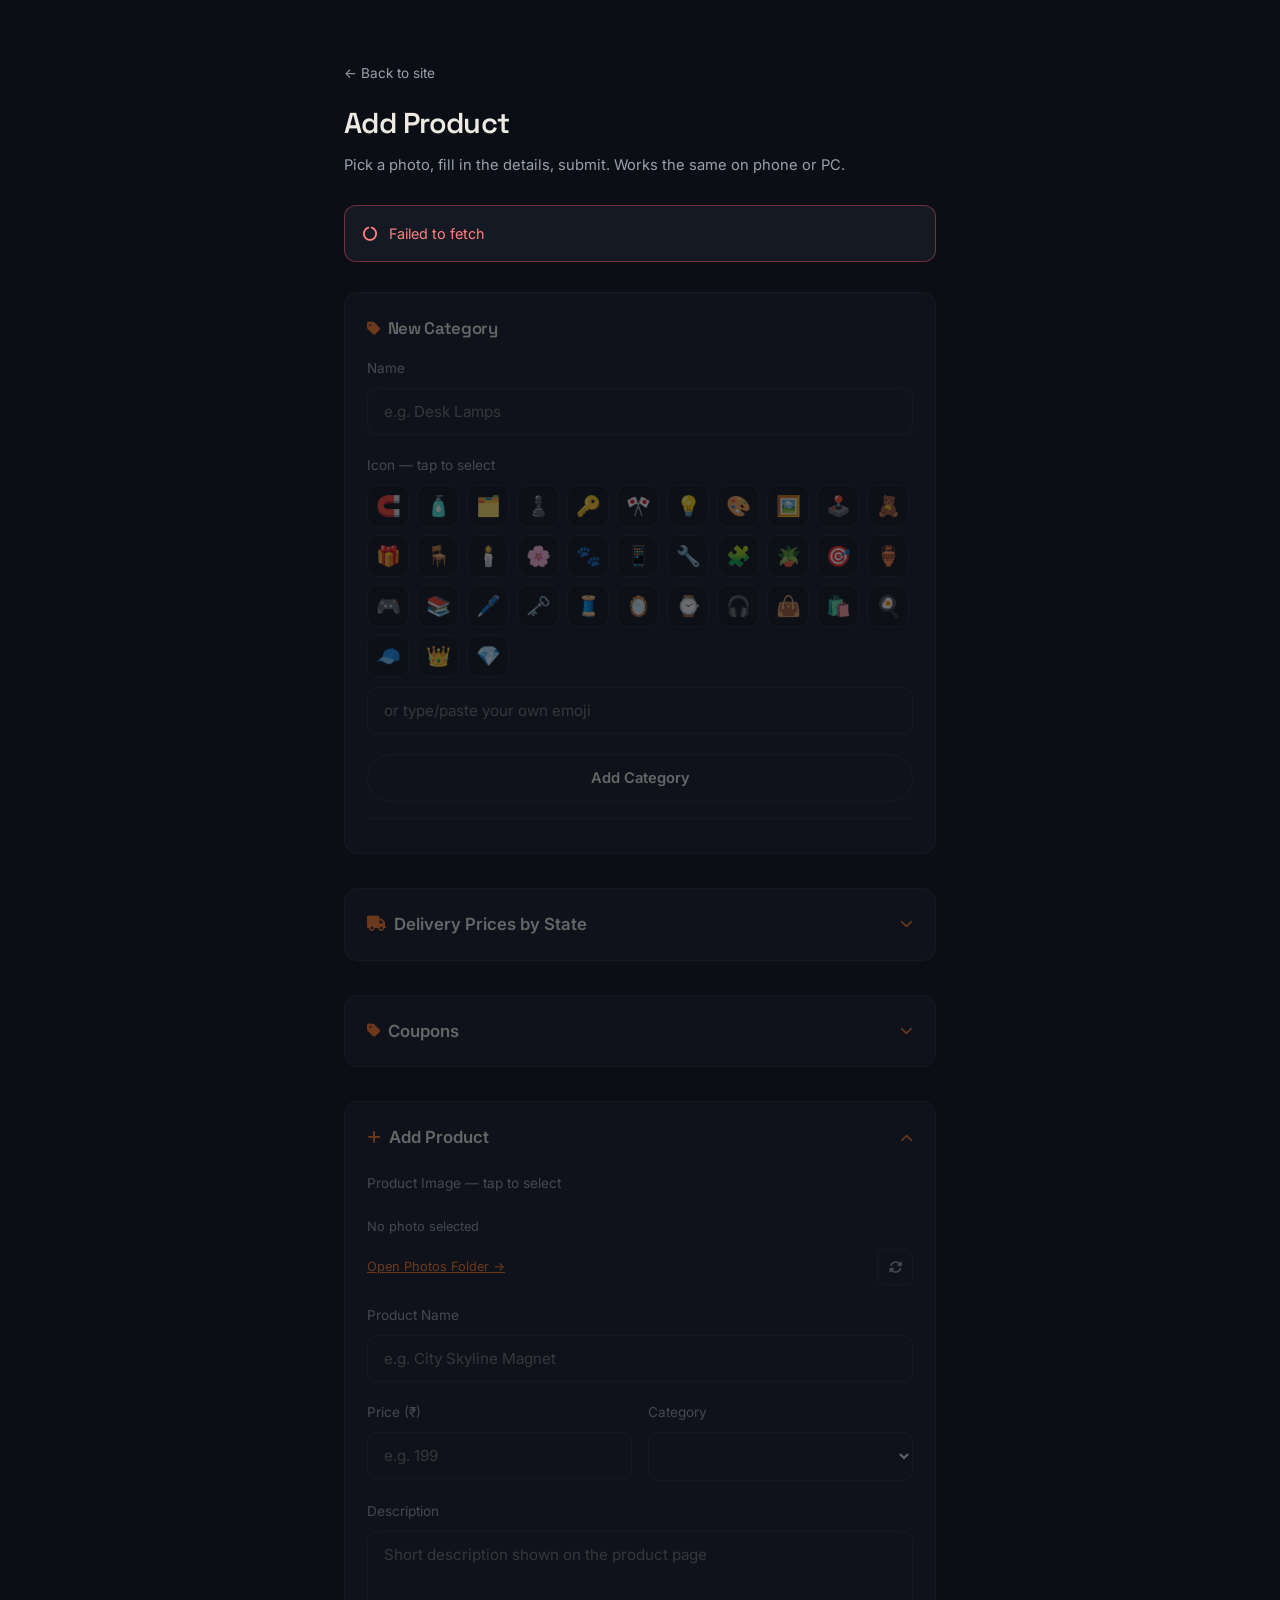
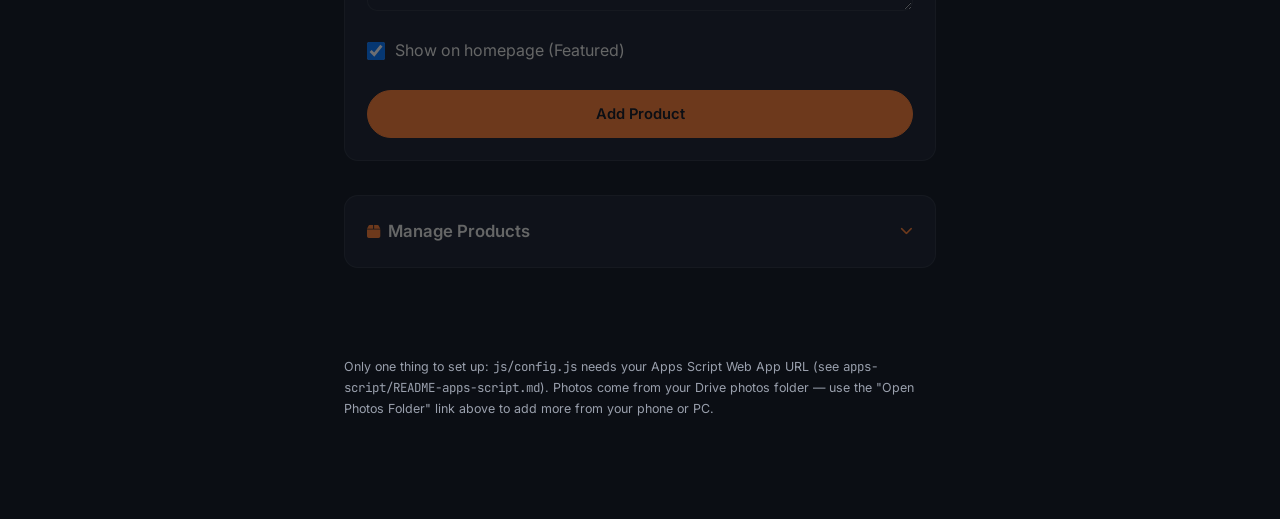
==== admin.html @ 1519300a "Update admin.html" ====
<!DOCTYPE html>
<html lang="en">
<head>
<meta charset="UTF-8">
<meta name="viewport" content="width=device-width, initial-scale=1.0">
<title>Admin — Add Product | ChillScenes3D</title>
<link rel="preconnect" href="https://fonts.googleapis.com">
<link href="https://fonts.googleapis.com/css2?family=Space+Grotesk:wght@500;600;700&family=Inter:wght@400;500;600&family=JetBrains+Mono:wght@400;600&display=swap" rel="stylesheet">
<link rel="stylesheet" href="https://cdnjs.cloudflare.com/ajax/libs/font-awesome/6.7.1/css/all.min.css">
<link rel="stylesheet" href="css/style.css">
<style>
  body{max-width:640px; margin:0 auto; padding:60px 24px 100px;}
  .admin-head{margin-bottom:28px;}
  .admin-head h1{font-size:1.8rem; margin-bottom:8px;}
  .admin-head p{color:var(--gray); font-size:.92rem;}
  .status-bar{
    display:flex; align-items:center; gap:12px; padding:16px 18px; border-radius:12px;
    background:var(--card); border:1px solid var(--border); margin-bottom:30px; font-size:.9rem;
  }
  .status-bar.ok{border-color:rgba(33,199,168,.4); color:var(--teal);}
  .status-bar.err{border-color:rgba(255,90,90,.4); color:#ff8080;}
  .field{margin-bottom:20px;}
  .field label{display:block; font-size:.85rem; color:var(--gray); margin-bottom:8px;}
  .field input[type=text], .field input[type=number], .field select, .field textarea{
    width:100%; padding:13px 16px; border-radius:10px; background:var(--card);
    border:1px solid var(--border); color:var(--cream); font-family:inherit; font-size:.95rem;
  }
  .field textarea{resize:vertical; min-height:80px;}
  .row2{display:grid; grid-template-columns:1fr 1fr; gap:16px;}
  .row3{display:grid; grid-template-columns:2fr 1fr 1fr; gap:12px;}
  .checkbox-row{display:flex; align-items:center; gap:10px; margin-bottom:26px;}
  .checkbox-row input{width:18px; height:18px;}
  fieldset{border:none; padding:0; margin:0; opacity:.4; pointer-events:none; transition:.3s;}
  fieldset.enabled{opacity:1; pointer-events:auto;}
  .log{margin-top:30px; display:flex; flex-direction:column; gap:8px;}
  .log-item{
    font-size:.85rem; padding:10px 14px; border-radius:10px; background:var(--card);
    border:1px solid var(--border); display:flex; justify-content:space-between; gap:10px;
  }
  .log-item.success{border-color:rgba(33,199,168,.35);}
  .img-grid{
    display:grid; grid-template-columns:repeat(auto-fill, minmax(84px,1fr)); gap:10px; margin-top:12px;
  }
  .img-grid button{
    padding:0; border-radius:10px; overflow:hidden; border:2px solid var(--border); background:var(--card);
    aspect-ratio:1/1; cursor:pointer; position:relative;
  }
  .img-grid button img{width:100%; height:100%; object-fit:cover; display:block;}
  .img-grid button.selected{border-color:var(--orange);}
  .img-grid button.selected::after{
    content:"✓"; position:absolute; top:4px; right:4px; width:20px; height:20px; border-radius:50%;
    background:var(--orange); color:#0b0e14; font-size:.7rem; font-weight:700;
    display:flex; align-items:center; justify-content:center;
  }
  .selected-name{font-size:.8rem; color:var(--gray); margin-top:10px;}
  .helper{font-size:.78rem; color:var(--gray); margin-top:24px; line-height:1.7;}
  .helper a{color:var(--orange);}
  .refresh-row{display:flex; justify-content:space-between; align-items:center; margin-top:12px;}
  .refresh-btn{
    width:36px; height:36px; border-radius:8px; background:var(--card); border:1px solid var(--border);
    color:var(--gray);
  }
  .refresh-btn:hover{color:var(--orange); border-color:var(--orange);}
  .panel{
    background:var(--card); border:1px solid var(--border); border-radius:14px; padding:22px;
    margin-bottom:34px;
  }
  .panel h2{font-size:1.05rem; margin-bottom:16px; display:flex; align-items:center; gap:8px;}
  .panel h2 i{color:var(--orange); font-size:.95rem;}
  .section-label{font-size:.75rem; text-transform:uppercase; letter-spacing:.1em; color:var(--gray); margin:38px 0 16px;}
  .manage-cat-group{margin-bottom:36px;}
  .manage-cat-title{font-size:1rem; margin-bottom:14px; display:flex; align-items:center; gap:10px;}
  .manage-cat-count{font-size:.75rem; color:var(--gray); font-weight:400; background:var(--card); padding:2px 10px; border-radius:999px;}
  .manage-row{display:flex; gap:14px; align-items:flex-start; padding:14px; background:var(--card); border:1px solid var(--border); border-radius:12px; margin-bottom:10px;}
  .manage-thumb{width:56px; height:56px; border-radius:8px; object-fit:cover; flex-shrink:0; background:var(--ink2);}
  .manage-fields{flex:1; min-width:0;}
  .manage-name{font-size:.9rem; margin-bottom:8px; font-weight:600;}
  .manage-row-inputs{display:flex; flex-direction:column; gap:8px;}
  .manage-price{width:120px; padding:8px 12px; border-radius:8px; background:var(--ink2); border:1px solid var(--border); color:var(--cream); font-family:'JetBrains Mono',monospace; font-size:.85rem;}
  .manage-desc{width:100%; padding:8px 12px; border-radius:8px; background:var(--ink2); border:1px solid var(--border); color:var(--cream); font-family:inherit; font-size:.82rem; resize:vertical;}
  .manage-save{flex-shrink:0; align-self:flex-start; white-space:nowrap;}
  .cat-list{margin-top:16px; border-top:1px solid var(--border); padding-top:12px;}
  .emoji-grid{display:flex; flex-wrap:wrap; gap:8px;}
  .emoji-grid button{
    width:42px; height:42px; border-radius:10px; background:var(--ink2); border:1px solid var(--border);
    font-size:1.25rem; display:flex; align-items:center; justify-content:center; transition:.15s;
  }
  .emoji-grid button:hover{border-color:rgba(255,122,41,.4);}
  .emoji-grid button.selected{border-color:var(--orange); background:rgba(255,122,41,.14);}
  .cat-row{display:flex; justify-content:space-between; align-items:center; padding:8px 0; border-bottom:1px solid var(--border); font-size:.88rem;}
  .cat-row:last-child{border-bottom:none;}
  .cat-remove{background:none; border:none; color:var(--gray); padding:6px; font-size:.9rem;}
  .cat-remove:hover{color:#ff8080;}
  details.panel{padding:0; overflow:hidden;}
  details.panel summary{
    cursor:pointer; padding:22px; font-size:1.05rem; font-weight:600; list-style:none;
    display:flex; align-items:center; gap:8px; color:var(--cream);
  }
  details.panel summary::-webkit-details-marker{display:none;}
  details.panel summary i.chev{color:var(--orange); font-size:.8rem; transition:.2s; margin-left:auto;}
  details.panel[open] summary i.chev{transform:rotate(180deg);}
  details.panel summary i.icon{color:var(--orange); font-size:.95rem;}
  .details-body{padding:0 22px 22px;}
  .delivery-row{display:flex; align-items:center; gap:10px; padding:9px 0; border-bottom:1px solid var(--border);}
  .delivery-row:last-child{border-bottom:none;}
  .delivery-state{flex:1; font-size:.87rem;}
  .delivery-row input{
    width:90px; padding:8px 10px; border-radius:8px; background:var(--ink2);
    border:1px solid var(--border); color:var(--cream); font-family:'JetBrains Mono',monospace; font-size:.85rem;
  }
  .delivery-row button{padding:8px 14px; font-size:.78rem;}

  /* Category list controls */
  .cat-row{display:flex; justify-content:space-between; align-items:center; padding:8px 0; border-bottom:1px solid var(--border); gap:10px;}
  .cat-row:last-child{border-bottom:none;}
  .cat-row-label{flex:1; font-size:.88rem;}
  .cat-row-actions{display:flex; align-items:center; gap:4px;}
  .cat-row-actions button{
    width:30px; height:30px; border-radius:8px; background:none; border:none; color:var(--gray); font-size:.85rem;
  }
  .cat-row-actions button:hover{color:var(--orange); background:rgba(255,122,41,.1);}
  .cat-row-actions .cat-remove:hover{color:#ff8080; background:rgba(255,90,90,.1);}
  .rename-name-input, .rename-icon-input{
    padding:8px 10px; border-radius:8px; background:var(--ink2); border:1px solid var(--border); color:var(--cream); font-size:.85rem;
  }

  /* Manage Products */
  .manage-cat-group{border-bottom:1px solid var(--border); padding-bottom:4px; margin-bottom:4px;}
  .manage-cat-group summary{
    cursor:pointer; padding:14px 4px; font-size:.92rem; font-weight:600; list-style:none; display:flex; align-items:center; gap:8px;
  }
  .manage-cat-group summary::-webkit-details-marker{display:none;}
  .manage-cat-group summary i.chev{color:var(--orange); font-size:.75rem; transition:.2s; margin-left:auto;}
  .manage-cat-group[open] summary i.chev{transform:rotate(180deg);}
  .manage-cat-count{font-size:.72rem; color:var(--gray); font-weight:400; background:var(--card); padding:2px 10px; border-radius:999px;}
  .manage-row{display:flex; gap:14px; align-items:flex-start; padding:14px; background:var(--card); border:1px solid var(--border); border-radius:12px; margin-bottom:10px;}
  .manage-thumb{width:56px; height:56px; border-radius:8px; object-fit:cover; flex-shrink:0; background:var(--ink2);}
  .manage-fields{flex:1; min-width:0;}
  .manage-name{font-size:.9rem; margin-bottom:8px; font-weight:600;}
  .manage-row-inputs{display:flex; flex-direction:column; gap:8px;}
  .manage-price{width:120px; padding:8px 12px; border-radius:8px; background:var(--ink2); border:1px solid var(--border); color:var(--cream); font-family:'JetBrains Mono',monospace; font-size:.85rem;}
  .manage-desc{width:100%; padding:8px 12px; border-radius:8px; background:var(--ink2); border:1px solid var(--border); color:var(--cream); font-family:inherit; font-size:.82rem; resize:vertical;}
  .manage-row-actions{display:flex; flex-direction:column; gap:8px; align-items:stretch; flex-shrink:0;}
  .manage-row-actions button{white-space:nowrap; font-size:.78rem;}
  .cat-picker-btn{align-self:flex-start;}
  .visible-toggle{
    padding:9px 14px; border-radius:999px; border:1px solid var(--border); background:var(--ink2); color:var(--cream); font-size:.78rem;
  }
  .visible-toggle.is-hidden{border-color:rgba(255,90,90,.35); color:#ff8080;}
  .toggle-switch{
    position:relative; display:inline-block; width:42px; height:24px; flex-shrink:0; cursor:pointer;
  }
  .toggle-switch input{opacity:0; width:0; height:0; position:absolute;}
  .toggle-slider{
    position:absolute; inset:0; background:var(--ink2); border:1px solid var(--border); border-radius:999px; transition:.2s;
  }
  .toggle-slider::before{
    content:""; position:absolute; width:16px; height:16px; left:3px; top:2px; background:var(--gray);
    border-radius:50%; transition:.2s;
  }
  .toggle-switch input:checked + .toggle-slider{background:rgba(33,199,168,.15); border-color:rgba(33,199,168,.4);}
  .toggle-switch input:checked + .toggle-slider::before{transform:translateX(18px); background:var(--teal);}
  .toggle-row{display:flex; align-items:center; gap:10px;}
  .toggle-row-label{font-size:.78rem; color:var(--gray);}

  /* Category picker popup (shared, positioned per click) */
  .cat-picker-popup{
    position:fixed; display:none; background:var(--ink2); border:1px solid var(--border); border-radius:10px;
    padding:10px; z-index:9999; min-width:210px; max-height:260px; overflow-y:auto; box-shadow:0 20px 50px rgba(0,0,0,.5);
  }
  .cat-picker-popup.open{display:block;}
  .cat-picker-item{display:flex; align-items:center; gap:8px; padding:7px 4px; font-size:.85rem; cursor:pointer;}
  .cat-picker-item input{width:16px; height:16px;}
</style>
</head>
<body>

<div class="admin-head">
  <a href="index.html" style="color:var(--gray); font-size:.85rem;">← Back to site</a>
  <h1 style="margin-top:14px;">Add Product</h1>
  <p>Pick a photo, fill in the details, submit. Works the same on phone or PC.</p>
</div>

<div class="status-bar" id="statusBar">
  <i class="fa-solid fa-circle-notch fa-spin"></i>
  <span id="statusText">Loading…</span>
</div>

<fieldset id="formArea">

  <div class="panel">
    <h2><i class="fa-solid fa-tag"></i> New Category</h2>
    <div class="field">
      <label>Name</label>
      <input type="text" id="catName" placeholder="e.g. Desk Lamps">
    </div>
    <div class="field">
      <label>Icon — tap to select</label>
      <div class="emoji-grid" id="emojiGrid"></div>
      <input type="text" id="catIcon" placeholder="or type/paste your own emoji" style="margin-top:10px;" maxlength="4">
    </div>
    <button class="btn btn-outline btn-block" id="addCategoryBtn" type="button">Add Category</button>
    <div class="cat-list" id="catList"></div>
  </div>

  <details class="panel">
    <summary><i class="fa-solid fa-truck icon"></i> Delivery Prices by State <i class="fa-solid fa-chevron-down chev"></i></summary>
    <div class="details-body">
      <p style="color:var(--gray); font-size:.82rem; margin-bottom:14px;">
        Set the courier price for each state. A pincode the customer enters gets matched to its
        state automatically at checkout. Leave a state blank to use the default (₹79).
      </p>
      <div id="deliveryList"></div>
    </div>
  </details>

  <details class="panel">
    <summary><i class="fa-solid fa-tag icon"></i> Coupons <i class="fa-solid fa-chevron-down chev"></i></summary>
    <div class="details-body">
      <div class="row3">
        <div class="field" style="margin-bottom:0;">
          <label>Code</label>
          <input type="text" id="couponCodeInput" placeholder="e.g. WELCOME10" style="text-transform:uppercase;">
        </div>
        <div class="field" style="margin-bottom:0;">
          <label>Discount %</label>
          <input type="number" id="couponDiscountInput" placeholder="10" min="1" max="100">
        </div>
        <div class="field" style="margin-bottom:0; display:flex; align-items:flex-end;">
          <button class="btn btn-outline btn-block" id="addCouponBtn" type="button">Add Coupon</button>
        </div>
      </div>
      <div id="couponsList" style="margin-top:16px;"></div>
    </div>
  </details>

  <details class="panel" open>
    <summary><i class="fa-solid fa-plus icon"></i> Add Product <i class="fa-solid fa-chevron-down chev"></i></summary>
    <div class="details-body">
      <div class="field">
        <label>Product Image — tap to select</label>
        <div class="img-grid" id="imgGrid"></div>
        <div class="selected-name" id="selectedName">No photo selected</div>
        <div class="refresh-row">
          <a href="#" id="folderLink" target="_blank" style="font-size:.8rem; color:var(--orange); text-decoration:underline;">Open Photos Folder →</a>
          <button type="button" class="refresh-btn" id="refreshImages" title="Refresh photo list">
            <i class="fa-solid fa-rotate"></i>
          </button>
        </div>
      </div>

      <div class="field">
        <label>Product Name</label>
        <input type="text" id="pName" placeholder="e.g. City Skyline Magnet">
      </div>

      <div class="row2">
        <div class="field">
          <label>Price (₹)</label>
          <input type="number" id="pPrice" placeholder="e.g. 199" min="0">
        </div>
        <div class="field">
          <label>Category</label>
          <select id="pCategory"></select>
        </div>
      </div>

      <div class="field">
        <label>Description</label>
        <textarea id="pDesc" placeholder="Short description shown on the product page"></textarea>
      </div>

      <div class="checkbox-row">
        <input type="checkbox" id="pFeatured" checked>
        <label for="pFeatured" style="margin:0;">Show on homepage (Featured)</label>
      </div>

      <button class="btn btn-block" id="submitBtn">Add Product</button>
    </div>
  </details>

  <details class="panel" style="margin-top:26px;">
    <summary><i class="fa-solid fa-box icon"></i> Manage Products <i class="fa-solid fa-chevron-down chev"></i></summary>
    <div class="details-body" id="manageProducts"></div>
  </details>
</fieldset>

<div class="log" id="log"></div>
<div id="categoryPickerPopup" class="cat-picker-popup"></div>

<p class="helper">
  Only one thing to set up: <code class="mono">js/config.js</code> needs your Apps Script Web App
  URL (see <code class="mono">apps-script/README-apps-script.md</code>). Photos come from your
  Drive photos folder — use the "Open Photos Folder" link above to add more from your phone or PC.
</p>

<script src="js/config.js"></script>
<script src="js/products.js"></script>
<script>
const statusBar = document.getElementById("statusBar");
const statusText = document.getElementById("statusText");
const formArea = document.getElementById("formArea");
const log = document.getElementById("log");
const catSelect = document.getElementById("pCategory");
const imgGrid = document.getElementById("imgGrid");
const selectedName = document.getElementById("selectedName");
let selectedImageId = "";
let selectedImageName = "";

function refreshCategoryDropdown() {
  catSelect.innerHTML = CATEGORIES.map(c => `<option value="${c.slug}">${c.icon} ${c.name}</option>`).join("");
}
refreshCategoryDropdown();

/* ---------- EMOJI PICKER ---------- */
const EMOJI_OPTIONS = [
  "🧲","🧴","🗂️","♟️","🔑","🎌","💡","🎨","🖼️","🕹️","🧸","🎁",
  "🪑","🕯️","🌸","🐾","📱","🔧","🧩","🪴","🎯","🏺","🎮","📚",
  "🖊️","🗝️","🧵","🪞","⌚","🎧","👜","🛍️","🍳","🧢","👑","💎"
];
const emojiGrid = document.getElementById("emojiGrid");
const catIconInput = document.getElementById("catIcon");
emojiGrid.innerHTML = EMOJI_OPTIONS.map(e => `<button type="button" data-emoji="${e}">${e}</button>`).join("");
emojiGrid.querySelectorAll("button").forEach(btn => {
  btn.addEventListener("click", () => {
    emojiGrid.querySelectorAll("button").forEach(b => b.classList.remove("selected"));
    btn.classList.add("selected");
    catIconInput.value = btn.dataset.emoji;
  });
});
catIconInput.addEventListener("input", () => {
  emojiGrid.querySelectorAll("button").forEach(b => b.classList.toggle("selected", b.dataset.emoji === catIconInput.value.trim()));
});

function renderCategoryList() {
  const el = document.getElementById("catList");
  el.innerHTML = CATEGORIES.filter(c => c.slug !== "no-category").map(c => `
    <div class="cat-row" data-slug="${c.slug}">
      <span class="cat-row-label">${c.icon} ${c.name}</span>
      <div class="cat-row-actions">
        <label class="toggle-switch" title="${c.visible === false ? "Hidden from site" : "Visible on site"}">
          <input type="checkbox" class="cat-visible-toggle" data-slug="${c.slug}" ${c.visible === false ? "" : "checked"}>
          <span class="toggle-slider"></span>
        </label>
        <button type="button" class="cat-rename" data-slug="${c.slug}" title="Rename"><i class="fa-solid fa-pen"></i></button>
        <button type="button" class="cat-remove" data-slug="${c.slug}" title="Remove"><i class="fa-solid fa-trash"></i></button>
      </div>
    </div>`).join("");

  el.querySelectorAll(".cat-remove").forEach(btn => {
    btn.addEventListener("click", async () => {
      const slug = btn.dataset.slug;
      if (!confirm(`Remove category "${slug}"? Any products already using it will keep this value but it won't appear as a filter.`)) return;
      try {
        await postToScript({ action: "removeCategory", slug });
        const idx = CATEGORIES.findIndex(c => c.slug === slug);
        if (idx > -1) CATEGORIES.splice(idx, 1);
        refreshCategoryDropdown();
        renderCategoryList();
        renderManageProducts();
        setStatus("ok", "Category removed.");
      } catch (err) {
        setStatus("err", "Failed: " + err.message);
      }
    });
  });

  el.querySelectorAll(".cat-visible-toggle").forEach(cb => {
    cb.addEventListener("change", async () => {
      const slug = cb.dataset.slug;
      const c = CATEGORIES.find(x => x.slug === slug);
      if (!c) return;
      const newVal = cb.checked;
      cb.disabled = true;
      try {
        await postToScript({ action: "setCategoryVisible", slug, visible: newVal });
        c.visible = newVal;
        setStatus("ok", `"${c.name}" is now ${newVal ? "visible" : "hidden"} on the site.`);
      } catch (err) {
        cb.checked = !newVal; // revert on failure
        setStatus("err", "Failed: " + err.message);
      }
      cb.disabled = false;
    });
  });

  el.querySelectorAll(".cat-rename").forEach(btn => {
    btn.addEventListener("click", () => openCategoryRename(btn.dataset.slug));
  });
}

function openCategoryRename(slug) {
  const c = CATEGORIES.find(x => x.slug === slug);
  if (!c) return;
  const row = document.querySelector(`.cat-row[data-slug="${slug}"]`);
  if (!row) return;
  row.innerHTML = `
    <input type="text" class="rename-name-input" value="${c.name}" style="flex:1;">
    <input type="text" class="rename-icon-input" value="${c.icon}" maxlength="4" style="width:52px;">
    <button type="button" class="btn btn-outline btn-sm rename-save">Save</button>
    <button type="button" class="btn btn-sm rename-cancel" style="background:none; color:var(--gray);">Cancel</button>`;
  row.querySelector(".rename-cancel").addEventListener("click", renderCategoryList);
  row.querySelector(".rename-save").addEventListener("click", async () => {
    const newName = row.querySelector(".rename-name-input").value.trim();
    const newIcon = row.querySelector(".rename-icon-input").value.trim() || c.icon;
    if (!newName) { setStatus("err", "Name can't be empty."); return; }
    try {
      await postToScript({ action: "renameCategory", slug, name: newName, icon: newIcon });
      c.name = newName; c.icon = newIcon;
      refreshCategoryDropdown();
      renderCategoryList();
      renderManageProducts();
      setStatus("ok", `Category renamed to "${newName}".`);
    } catch (err) {
      setStatus("err", "Failed: " + err.message);
    }
  });
}

function renderDeliveryList() {
  const el = document.getElementById("deliveryList");
  el.innerHTML = ALL_STATES.map(state => {
    const val = DELIVERY_RATES[state] !== undefined ? DELIVERY_RATES[state] : "";
    const inputId = "dr-" + state.replace(/\s+/g, "-");
    return `
      <div class="delivery-row">
        <span class="delivery-state">${state}</span>
        <input type="number" min="0" placeholder="₹${DEFAULT_DELIVERY}" value="${val}" id="${inputId}">
        <button type="button" class="btn btn-outline btn-sm" data-state="${state}" data-input="${inputId}">Save</button>
      </div>`;
  }).join("");
  el.querySelectorAll("button[data-state]").forEach(btn => {
    btn.addEventListener("click", async () => {
      const state = btn.dataset.state;
      const input = document.getElementById(btn.dataset.input);
      const price = input.value.trim();
      if (!price) { setStatus("err", `Enter a price for ${state}.`); return; }
      try {
        await postToScript({ action: "setDeliveryRate", state, price: Number(price) });
        DELIVERY_RATES[state] = Number(price);
        setStatus("ok", `Delivery price for ${state} saved: ₹${price}.`);
      } catch (err) {
        setStatus("err", "Failed: " + err.message);
      }
    });
  });
}

/* ---------- COUPONS ---------- */
let COUPONS = [];
async function fetchCoupons() {
  const res = await fetch(`${APPSCRIPT_URL}?action=coupons`);
  const data = await res.json();
  COUPONS = data.coupons || [];
}
function renderCouponsList() {
  const el = document.getElementById("couponsList");
  if (!el) return;
  el.innerHTML = COUPONS.length ? COUPONS.map(c => `
    <div class="delivery-row">
      <span class="delivery-state">${c.code}</span>
      <span class="mono" style="color:var(--orange); margin-right:12px; font-size:.85rem;">${c.discount}% off</span>
      <button type="button" class="cat-remove coupon-remove" data-code="${c.code}" title="Remove">
        <i class="fa-solid fa-trash"></i>
      </button>
    </div>`).join("") : `<p style="color:var(--gray); font-size:.85rem;">No coupons yet.</p>`;

  el.querySelectorAll(".coupon-remove").forEach(btn => {
    btn.addEventListener("click", async () => {
      const code = btn.dataset.code;
      if (!confirm(`Remove coupon "${code}"?`)) return;
      try {
        await postToScript({ action: "removeCoupon", code });
        COUPONS = COUPONS.filter(c => c.code !== code);
        renderCouponsList();
        setStatus("ok", `Coupon "${code}" removed.`);
      } catch (err) {
        setStatus("err", "Failed: " + err.message);
      }
    });
  });
}
document.getElementById("addCouponBtn").addEventListener("click", async () => {
  const codeInput = document.getElementById("couponCodeInput");
  const discountInput = document.getElementById("couponDiscountInput");
  const code = codeInput.value.trim().toUpperCase();
  const discount = discountInput.value.trim();
  if (!code || !discount) { setStatus("err", "Enter a code and discount percent."); return; }
  try {
    const data = await postToScript({ action: "addCoupon", code, discount: Number(discount) });
    COUPONS.push({ code: data.code, discount: data.discount });
    renderCouponsList();
    setStatus("ok", `Coupon "${data.code}" added.`);
    codeInput.value = "";
    discountInput.value = "";
  } catch (err) {
    setStatus("err", "Failed: " + err.message);
  }
});

/* ---------- MANAGE PRODUCTS (category-wise, editable price/description/categories) ---------- */
function categoryLabel(cats) {
  const real = (cats || []).filter(c => c !== "no-category");
  if (!real.length) return "No category";
  if (real.length <= 2) return real.map(slug => getCategory(slug)?.name || slug).join(", ");
  return real.length + " categories";
}

function manageProductRow(p) {
  const cats = p._pendingCategories || p.categories;
  return `
    <div class="manage-row">
      <img src="${p.image}" alt="${p.name}" class="manage-thumb">
      <div class="manage-fields">
        <div class="manage-name">${p.name}</div>
        <div class="manage-row-inputs">
          <input type="number" class="manage-price" data-id="${p.id}" value="${p.price}" min="0">
          <textarea class="manage-desc" data-id="${p.id}" rows="2" placeholder="Description">${p.desc || ""}</textarea>
          <button type="button" class="btn btn-outline btn-sm cat-picker-btn" data-id="${p.id}">${categoryLabel(cats)} ▾</button>
        </div>
      </div>
      <div class="manage-row-actions">
        <div class="toggle-row">
          <label class="toggle-switch" title="${p.visible === false ? "Hidden from site" : "Visible on site"}">
            <input type="checkbox" class="visible-toggle" data-id="${p.id}" ${p.visible === false ? "" : "checked"}>
            <span class="toggle-slider"></span>
          </label>
          <span class="toggle-row-label">${p.visible === false ? "Hidden" : "Visible"}</span>
        </div>
        <button type="button" class="btn btn-outline btn-sm manage-save" data-id="${p.id}">Save</button>
      </div>
    </div>`;
}

let openManageGroups = new Set();

function renderManageProducts() {
  const el = document.getElementById("manageProducts");
  if (!el) return;
  if (!PRODUCTS.length) {
    el.innerHTML = `<p style="color:var(--gray); font-size:.85rem;">No products yet.</p>`;
    return;
  }

  const groups = {};
  PRODUCTS.forEach(p => {
    p.categories.forEach(slug => {
      if (!groups[slug]) groups[slug] = [];
      groups[slug].push(p);
    });
  });

  const groupedCats = CATEGORIES.filter(c => groups[c.slug]);
  el.innerHTML = groupedCats.map(c => `
    <details class="manage-cat-group" data-slug="${c.slug}" ${openManageGroups.has(c.slug) ? "open" : ""}>
      <summary>${c.icon} ${c.name} <span class="manage-cat-count">${groups[c.slug].length}</span><i class="fa-solid fa-chevron-down chev"></i></summary>
      <div class="details-body">
        ${groups[c.slug].map(manageProductRow).join("")}
      </div>
    </details>`).join("");

  el.querySelectorAll(".manage-cat-group").forEach(det => {
    det.addEventListener("toggle", () => {
      if (det.open) openManageGroups.add(det.dataset.slug);
      else openManageGroups.delete(det.dataset.slug);
    });
  });

  el.querySelectorAll(".visible-toggle").forEach(cb => {
    cb.addEventListener("change", async () => {
      const id = cb.dataset.id;
      const p = PRODUCTS.find(x => x.id === id);
      if (!p) return;
      const newVal = cb.checked;
      const label = cb.closest(".toggle-row")?.querySelector(".toggle-row-label");
      cb.disabled = true;
      try {
        await postToScript({ action: "setProductVisible", imageId: p.imageId, visible: newVal });
        p.visible = newVal;
        if (label) label.textContent = newVal ? "Visible" : "Hidden";
        setStatus("ok", `"${p.name}" is now ${newVal ? "visible" : "hidden"} on the site.`);
      } catch (err) {
        cb.checked = !newVal; // revert on failure
        setStatus("err", "Failed: " + err.message);
      }
      cb.disabled = false;
    });
  });

  el.querySelectorAll(".manage-save").forEach(btn => {
    btn.addEventListener("click", async () => {
      const id = btn.dataset.id;
      const p = PRODUCTS.find(x => x.id === id);
      if (!p) return;
      const priceInput = el.querySelector(`.manage-price[data-id="${id}"]`);
      const descInput = el.querySelector(`.manage-desc[data-id="${id}"]`);
      const newPrice = priceInput.value.trim();
      const newDesc = descInput.value.trim();
      if (!newPrice) { setStatus("err", "Price can't be empty."); return; }
      const categoriesToSend = (p._pendingCategories || p.categories).filter(c => c !== "no-category");
      const finalCategories = categoriesToSend.length ? categoriesToSend : ["no-category"];
      const categoriesChanged = JSON.stringify([...finalCategories].sort()) !== JSON.stringify([...p.categories].sort());

      const original = btn.textContent;
      btn.disabled = true;
      btn.textContent = "Saving…";
      try {
        await postToScript({ action: "addProduct", name: p.name, price: Number(newPrice), imageId: p.imageId, imageName: p.imageName, desc: newDesc, featured: p.featured, categories: categoriesToSend });
        p.price = Number(newPrice);
        p.desc = newDesc;
        p.categories = finalCategories;
        delete p._pendingCategories;
        setStatus("ok", `"${p.name}" updated.`);
        if (categoriesChanged) {
          // Product needs to move between category groups — only now is a full re-render necessary.
          renderManageProducts();
        } else {
          btn.textContent = "Saved ✓";
          setTimeout(() => { btn.textContent = original; btn.disabled = false; }, 1200);
        }
      } catch (err) {
        setStatus("err", "Failed: " + err.message);
        btn.textContent = original;
        btn.disabled = false;
      }
    });
  });
}

/* ---------- CATEGORY PICKER POPUP (shared, used by Manage Products rows) ---------- */
let categoryPickerProductId = null;
let categoryPickerPending = new Set();

function openCategoryPicker(productId, btnEl) {
  const p = PRODUCTS.find(x => x.id === productId);
  if (!p) return;
  categoryPickerProductId = productId;
  categoryPickerPending = new Set((p._pendingCategories || p.categories).filter(c => c !== "no-category"));

  const popup = document.getElementById("categoryPickerPopup");
  popup.innerHTML = CATEGORIES.filter(c => c.slug !== "no-category").map(c => `
    <label class="cat-picker-item">
      <input type="checkbox" value="${c.slug}" ${categoryPickerPending.has(c.slug) ? "checked" : ""}>
      <span>${c.icon} ${c.name}</span>
    </label>`).join("") || `<p style="color:var(--gray); font-size:.82rem; padding:4px;">No categories yet.</p>`;

  popup.querySelectorAll("input[type=checkbox]").forEach(cb => {
    cb.addEventListener("change", () => {
      if (cb.checked) categoryPickerPending.add(cb.value);
      else categoryPickerPending.delete(cb.value);
    });
  });

  const rect = btnEl.getBoundingClientRect();
  popup.style.top = (rect.bottom + 6) + "px";
  popup.style.left = rect.left + "px";
  popup.classList.add("open");
}
function closeCategoryPicker() {
  if (categoryPickerProductId) {
    const p = PRODUCTS.find(x => x.id === categoryPickerProductId);
    if (p) {
      p._pendingCategories = Array.from(categoryPickerPending);
      const btn = document.querySelector(`.cat-picker-btn[data-id="${categoryPickerProductId}"]`);
      if (btn) btn.textContent = categoryLabel(p._pendingCategories) + " ▾";
    }
  }
  document.getElementById("categoryPickerPopup").classList.remove("open");
  categoryPickerProductId = null;
}
document.addEventListener("click", e => {
  if (e.target.closest(".cat-picker-btn")) {
    const btn = e.target.closest(".cat-picker-btn");
    if (categoryPickerProductId === btn.dataset.id) { closeCategoryPicker(); return; }
    openCategoryPicker(btn.dataset.id, btn);
    return;
  }
  const popup = document.getElementById("categoryPickerPopup");
  if (popup.classList.contains("open") && !popup.contains(e.target)) closeCategoryPicker();
});

function setStatus(type, msg) {
  statusBar.className = "status-bar " + type;
  statusText.textContent = msg;
}
function slugify(s) {
  return s.toLowerCase().trim().replace(/[^a-z0-9]+/g, "-").replace(/(^-|-$)/g, "");
}
function logSuccess(label, sub) {
  const item = document.createElement("div");
  item.className = "log-item success";
  item.innerHTML = `<span>✓ ${label}</span><span class="mono" style="color:var(--gray)">${sub}</span>`;
  log.prepend(item);
}

/* ---------- IMAGES (from your Drive photos folder, via Apps Script) ---------- */
let photosFolderUrl = "";
async function loadImageList() {
  const res = await fetch(`${APPSCRIPT_URL}?action=images`);
  const data = await res.json();
  if (data.error) throw new Error(data.error);
  photosFolderUrl = data.folderUrl || "";
  const folderLinkEl = document.getElementById("folderLink");
  if (folderLinkEl && photosFolderUrl) folderLinkEl.href = photosFolderUrl;

  const usedIds = new Set(PRODUCTS.map(p => p.imageId).filter(Boolean));
  const files = (data.images || []).filter(f => !usedIds.has(f.id));
  imgGrid.innerHTML = files.map(f => `
    <button type="button" class="img-thumb" data-id="${f.id}" data-name="${f.name}">
      <img src="${f.url}" alt="${f.name}" loading="lazy">
    </button>`).join("") || `<p style="color:var(--gray); font-size:.85rem;">No unused photos — add more to your Photos folder, or every photo there is already in use.</p>`;

  imgGrid.querySelectorAll(".img-thumb").forEach(btn => {
    btn.addEventListener("click", () => {
      imgGrid.querySelectorAll(".img-thumb").forEach(b => b.classList.remove("selected"));
      btn.classList.add("selected");
      selectedImageId = btn.dataset.id;
      selectedImageName = btn.dataset.name;
      selectedName.textContent = btn.dataset.name;
    });
  });
  return files.length;
}
document.getElementById("refreshImages").addEventListener("click", async () => {
  try {
    const n = await loadImageList();
    setStatus("ok", `Photo list refreshed — ${n} found.`);
  } catch (err) {
    setStatus("err", "Couldn't load photos: " + err.message);
  }
});

/* ---------- STARTUP ---------- */
// Uses ?all=1 so hidden products/categories still show here for management —
// the public site's own fetch (js/products.js) never sees hidden items.
async function fetchAdminCatalog() {
  const res = await fetch(`${APPSCRIPT_URL}?action=catalog&all=1`);
  if (!res.ok) throw new Error("Couldn't reach the Apps Script Web App — check the URL in js/config.js.");
  const data = await res.json();
  if (data.error) throw new Error(data.error);
  applyCatalog(data); // reuses products.js's function to populate PRODUCTS / CATEGORIES / DELIVERY_RATES
}

(async function init() {
  if (typeof APPSCRIPT_URL === "undefined" || APPSCRIPT_URL.indexOf("PASTE_YOUR") === 0) {
    setStatus("err", "js/config.js needs your Apps Script Web App URL — see apps-script/README-apps-script.md.");
    return;
  }
  try {
    await fetchAdminCatalog();
    refreshCategoryDropdown();
    renderCategoryList();
    renderDeliveryList();
    await fetchCoupons();
    renderCouponsList();
    renderManageProducts();
    const n = await loadImageList();
    setStatus("ok", `Ready — ${n} photo(s) found.`);
    formArea.classList.add("enabled");
  } catch (err) {
    setStatus("err", err.message);
  }
})();

/* ---------- POST HELPER (text/plain avoids CORS preflight) ---------- */
async function postToScript(payload) {
  const res = await fetch(APPSCRIPT_URL, {
    method: "POST",
    headers: { "Content-Type": "text/plain;charset=utf-8" },
    body: JSON.stringify(payload)
  });
  const data = await res.json();
  if (!data.ok) throw new Error(data.error || "Request failed");
  return data;
}

/* ---------- ADD CATEGORY ---------- */
document.getElementById("addCategoryBtn").addEventListener("click", async () => {
  const name = document.getElementById("catName").value.trim();
  const icon = document.getElementById("catIcon").value.trim() || "🧩";
  if (!name) { setStatus("err", "Enter a category name."); return; }

  try {
    const data = await postToScript({ action: "addCategory", name, icon });
    CATEGORIES.push({ slug: data.slug, name, icon, visible: true });
    refreshCategoryDropdown();
    renderCategoryList();
    catSelect.value = data.slug;
    setStatus("ok", `Category "${name}" added.`);
    logSuccess(`Category: ${name}`, data.slug);
    document.getElementById("catName").value = "";
    document.getElementById("catIcon").value = "";
    emojiGrid.querySelectorAll("button").forEach(b => b.classList.remove("selected"));
  } catch (err) {
    setStatus("err", "Failed: " + err.message);
  }
});

/* ---------- ADD PRODUCT ---------- */
document.getElementById("submitBtn").addEventListener("click", async () => {
  const name = document.getElementById("pName").value.trim();
  const price = document.getElementById("pPrice").value.trim();
  const category = catSelect.value;
  const desc = document.getElementById("pDesc").value.trim();
  const featured = document.getElementById("pFeatured").checked;

  if (!selectedImageId || !name || !price || !desc) {
    setStatus("err", "Select a photo, and fill in name, price and description.");
    return;
  }

  try {
    setStatus("ok", "Saving…");
    const data = await postToScript({ action: "addProduct", name, price: Number(price), category, imageId: selectedImageId, imageName: selectedImageName, desc, featured });
    setStatus("ok", `"${name}" saved — live on the site shortly.`);
    logSuccess(name, data.id);

    document.getElementById("pName").value = "";
    document.getElementById("pPrice").value = "";
    document.getElementById("pDesc").value = "";
    selectedImageId = "";
    selectedImageName = "";
    selectedName.textContent = "No photo selected";
    await fetchAdminCatalog();
    renderManageProducts();
    await loadImageList();
  } catch (err) {
    setStatus("err", "Failed: " + err.message);
  }
});
</script>
</body>
</html>
---- css/style.css ----
:root{
  --ink:#0b0e14;
  --ink2:#11141c;
  --card:#151923;
  --border:rgba(255,255,255,.08);
  --cream:#edeae2;
  --gray:#9aa0ad;
  --orange:#ff7a29;
  --orange2:#ffb27a;
  --teal:#21c7a8;
  --radius:16px;
}
*{margin:0;padding:0;box-sizing:border-box;}
body{
  background:var(--ink);
  color:var(--cream);
  font-family:'Inter',sans-serif;
  line-height:1.6;
}
h1,h2,h3,h4{font-family:'Space Grotesk',sans-serif; font-weight:600; letter-spacing:-.02em;}
.mono{font-family:'JetBrains Mono',monospace;}
a{color:inherit; text-decoration:none;}
img{max-width:100%; display:block;}
ul{list-style:none;}
button{font-family:inherit; cursor:pointer;}
.container{max-width:1200px; margin:0 auto; padding:0 6%;}
.section{padding:80px 0;}
.section-head{margin-bottom:44px; display:flex; justify-content:space-between; align-items:flex-end; gap:20px; flex-wrap:wrap;}
.section-head .eyebrow{color:var(--orange); font-family:'JetBrains Mono',monospace; font-size:.78rem; letter-spacing:.12em; text-transform:uppercase; margin-bottom:10px; display:block;}
.section-head h2{font-size:2.2rem;}
.section-head p{color:var(--gray); max-width:520px;}

/* ---------- ANNOUNCEMENT BAR ---------- */
.announce{
  background:var(--orange); color:#0b0e14; text-align:center;
  font-size:.82rem; font-weight:600; padding:9px 12px; letter-spacing:.02em;
}

/* ---------- HEADER ---------- */
header{
  position:sticky; top:0; z-index:500;
  background:rgba(11,14,20,.88);
  backdrop-filter:blur(14px);
  border-bottom:1px solid var(--border);
}
nav{
  max-width:1200px; margin:0 auto; padding:18px 6%;
  display:flex; align-items:center; justify-content:space-between;
}
.logo{font-family:'Space Grotesk',sans-serif; font-size:1.5rem; font-weight:700; display:flex; align-items:center; gap:10px;}
.logo img{height:38px; width:38px; object-fit:contain; border-radius:8px;}
.logo span{color:var(--orange);}
.menu{display:flex; gap:32px;}
.menu a{font-size:.92rem; color:var(--gray); transition:.25s;}
.menu a:hover, .menu a.active{color:var(--cream);}
.menu a.menu-custom{
  color:var(--orange); border:1px solid rgba(255,122,41,.4); padding:8px 16px; border-radius:999px;
}
.menu a.menu-custom:hover{background:rgba(255,122,41,.1); color:var(--orange2);}
.menu a.menu-custom::after{display:none;}

/* ---------- SEARCH ---------- */
.nav-search{position:relative; flex:1; max-width:340px; margin:0 24px;}
.nav-search input{
  width:100%; padding:11px 18px; border-radius:999px; background:var(--card);
  border:1px solid var(--border); color:var(--cream); font-size:.88rem; font-family:inherit;
}
.nav-search input:focus{border-color:rgba(255,122,41,.4); outline:none;}
.search-dropdown{
  position:absolute; top:calc(100% + 10px); left:0; right:0; background:var(--ink2);
  border:1px solid var(--border); border-radius:16px; padding:10px; max-height:420px; overflow-y:auto;
  display:none; z-index:600; box-shadow:0 20px 50px rgba(0,0,0,.5);
}
.search-dropdown.active{display:block;}
.search-section-label{font-size:.7rem; text-transform:uppercase; letter-spacing:.08em; color:var(--gray); padding:8px 10px 4px;}
.search-result-item{
  display:flex; align-items:center; gap:12px; padding:8px 10px; border-radius:10px; transition:.15s;
}
.search-result-item:hover{background:rgba(255,255,255,.05);}
.search-result-item img{width:38px; height:38px; border-radius:8px; object-fit:cover; background:var(--card);}
.sr-name{font-size:.85rem; color:var(--cream);}
.sr-price{font-size:.78rem; color:var(--orange); font-family:'JetBrains Mono',monospace;}
.search-cat-icon{font-size:1.1rem; width:38px; text-align:center;}
.search-empty{padding:16px 10px; color:var(--gray); font-size:.85rem; text-align:center;}
.search-view-all{
  display:block; text-align:center; padding:10px; margin-top:6px; border-top:1px solid var(--border);
  font-size:.82rem; color:var(--orange);
}
.search-cat-chips{display:flex; flex-wrap:wrap; gap:10px; margin-bottom:24px; width:100%;}
.cat-chip{
  padding:9px 18px; border-radius:999px; background:var(--card); border:1px solid var(--border);
  font-size:.85rem; color:var(--cream); transition:.2s;
}
.cat-chip:hover{border-color:rgba(255,122,41,.4);}

@media(max-width:1000px){
  .nav-search{display:none;}
  .mobileMenu .nav-search.mobile-search{display:block; max-width:none; margin:0 0 20px;}
}
.nav-actions{display:flex; align-items:center; gap:18px;}
.icon-btn{
  position:relative; width:42px; height:42px; border-radius:50%;
  background:var(--card); border:1px solid var(--border);
  display:flex; align-items:center; justify-content:center; color:var(--cream);
  transition:.25s;
}
.icon-btn:hover{border-color:var(--orange); color:var(--orange);}
.icon-btn.bump{animation:iconBump .4s ease;}
@keyframes iconBump{0%{transform:scale(1);}30%{transform:scale(1.22); border-color:var(--orange); color:var(--orange);}60%{transform:scale(.92);}100%{transform:scale(1);}}
.cart-count.pop{animation:countPop .35s ease;}
@keyframes countPop{0%{transform:scale(1);}50%{transform:scale(1.5);}100%{transform:scale(1);}}
.cart-count{
  position:absolute; top:-6px; right:-6px;
  width:19px; height:19px; border-radius:50%;
  background:var(--orange); color:#0b0e14; font-size:.68rem; font-weight:700;
  display:none; align-items:center; justify-content:center;
}
.menuBtn{display:none; font-size:1.3rem; background:none; border:none; color:var(--cream);}

/* ---------- BUTTONS ---------- */
.btn{
  display:inline-flex; align-items:center; justify-content:center; gap:8px;
  padding:14px 30px; border-radius:999px; font-weight:600; font-size:.92rem;
  border:1px solid var(--orange); background:var(--orange); color:#0b0e14;
  transition:.25s;
}
.btn:hover{background:transparent; color:var(--orange); transform:translateY(-2px);}
.btn-outline{background:transparent; color:var(--cream); border:1px solid var(--border);}
.btn-outline:hover{border-color:var(--orange); color:var(--orange);}
.btn-sm{padding:9px 18px; font-size:.82rem;}
.btn-block{width:100%;}

/* ---------- HERO ---------- */
.hero{
  padding:110px 6% 90px; position:relative; overflow:hidden;
  background:
    radial-gradient(600px 400px at 85% 10%, rgba(255,122,41,.14), transparent 60%),
    radial-gradient(500px 350px at 10% 90%, rgba(33,199,168,.10), transparent 60%);
}
.hero-inner{max-width:720px;}
.hero .eyebrow{color:var(--teal); font-family:'JetBrains Mono',monospace; font-size:.8rem; letter-spacing:.14em; text-transform:uppercase; margin-bottom:20px; display:block;}
.hero-custom-note{
  display:inline-flex; align-items:center; gap:8px; padding:9px 18px; margin-bottom:26px;
  border:1px solid rgba(33,199,168,.4); border-radius:999px; color:var(--teal); font-size:.85rem; transition:.25s;
}
.hero-custom-note:hover{background:rgba(33,199,168,.1); border-color:var(--teal);}
.hero h1{font-size:4rem; line-height:1.05; margin-bottom:22px;}
.hero h1 em{font-style:normal; color:var(--orange);}
.hero p{color:var(--gray); font-size:1.08rem; max-width:540px; margin-bottom:36px;}
.hero-actions{display:flex; gap:16px; flex-wrap:wrap;}
.layer-strip{display:flex; gap:4px; margin-top:60px;}
.layer-strip div{height:3px; flex:1; background:var(--border); border-radius:2px; overflow:hidden; position:relative;}
.layer-strip div::after{content:""; position:absolute; inset:0; background:var(--orange); transform:scaleX(0); transform-origin:left; animation:layerFill 1.4s ease forwards;}
.layer-strip div:nth-child(1)::after{animation-delay:.1s;}
.layer-strip div:nth-child(2)::after{animation-delay:.25s;}
.layer-strip div:nth-child(3)::after{animation-delay:.4s;}
.layer-strip div:nth-child(4)::after{animation-delay:.55s;}
.layer-strip div:nth-child(5)::after{animation-delay:.7s;}
@keyframes layerFill{to{transform:scaleX(1);}}

/* ---------- CATEGORY GRID ---------- */
.cat-grid{display:grid; grid-template-columns:repeat(3,1fr); gap:20px;}
.cat-card{
  background:var(--card); border:1px solid var(--border); border-radius:var(--radius);
  padding:30px 26px; transition:.3s; position:relative; overflow:hidden;
}
.cat-card:hover{border-color:rgba(255,122,41,.4); transform:translateY(-6px);}
.cat-icon{font-size:2rem; margin-bottom:16px; display:block;}
.cat-card h3{font-size:1.3rem; margin-bottom:8px;}
.cat-card span.count{color:var(--gray); font-size:.85rem; font-family:'JetBrains Mono',monospace;}

/* ---------- PRODUCT GRID / CARD ---------- */
.product-grid{display:grid; grid-template-columns:repeat(4,1fr); gap:24px;}

/* ---------- FEATURED CAROUSEL (swipeable strip, fixed number visible) ---------- */
.carousel-wrap{position:relative;}
.featured-scroll{
  display:flex; gap:24px; overflow-x:auto; scroll-snap-type:x mandatory; scroll-behavior:smooth;
  padding-bottom:6px; scrollbar-width:none; -ms-overflow-style:none;
}
.featured-scroll::-webkit-scrollbar{display:none;}
.featured-scroll .product-card{
  flex:0 0 calc((100% - 3*24px)/4); min-width:0; scroll-snap-align:start;
}
.carousel-arrow{
  position:absolute; top:50%; transform:translateY(-50%); width:44px; height:44px; border-radius:50%;
  background:var(--ink2); border:1px solid var(--border); color:var(--cream); z-index:20; transition:.2s;
  box-shadow:0 8px 20px rgba(0,0,0,.35); cursor:pointer;
}
.carousel-arrow:hover{border-color:rgba(255,122,41,.4); color:var(--orange);}
.carousel-arrow.left{left:8px;}
.carousel-arrow.right{right:8px;}
@media(max-width:640px){
  .carousel-arrow{display:none;}
}
.product-card{
  background:var(--card); border:1px solid var(--border); border-radius:var(--radius);
  overflow:hidden; transition:.3s; display:flex; flex-direction:column;
}
.product-card:hover{border-color:rgba(255,122,41,.35); transform:translateY(-6px);}
.product-thumb{
  aspect-ratio:1/1; background:linear-gradient(160deg,#1c212c,#0f121a);
  position:relative; overflow:hidden;
}
.product-thumb img{width:100%; height:100%; object-fit:cover;}
.product-thumb .layers{
  position:absolute; inset:0; display:flex; flex-direction:column; justify-content:flex-end;
  opacity:0; transition:.3s; pointer-events:none;
}
.product-card:hover .product-thumb .layers{opacity:1;}
.product-thumb .layers div{height:2px; background:rgba(255,122,41,.55); margin-top:4px;}
.product-body{padding:18px; display:flex; flex-direction:column; gap:10px; flex:1;}
.product-cat{color:var(--teal); font-size:.72rem; letter-spacing:.08em; text-transform:uppercase; font-family:'JetBrains Mono',monospace;}
.product-body h3{font-size:1.08rem;}
.product-price{color:var(--orange); font-family:'JetBrains Mono',monospace; font-size:1.05rem; font-weight:700; margin-top:auto;}
.product-actions{display:flex; gap:8px; margin-top:8px;}
.product-actions .btn{flex:1; padding:10px 14px; font-size:.82rem;}

/* ---------- CATEGORY TABS (shop page) ---------- */
.tabs{display:flex; gap:10px; flex-wrap:wrap; margin-bottom:36px;}
.tab{
  padding:10px 20px; border-radius:999px; border:1px solid var(--border);
  background:var(--card); color:var(--gray); font-size:.85rem; transition:.25s;
}
.tab:hover{color:var(--cream);}
.tab.active{background:var(--orange); border-color:var(--orange); color:#0b0e14; font-weight:600;}
.sort-select{
  padding:10px 16px; border-radius:999px; background:var(--card); border:1px solid var(--border);
  color:var(--cream); font-size:.85rem; font-family:inherit; cursor:pointer;
}
.sort-select:hover{border-color:rgba(255,122,41,.4);}

/* ---------- PRODUCT DETAIL PAGE ---------- */
.pdp{display:grid; grid-template-columns:1fr 1fr; gap:60px; align-items:flex-start;}
.pdp-image{
  aspect-ratio:1/1; border-radius:var(--radius); overflow:hidden;
  background:linear-gradient(160deg,#1c212c,#0f121a); border:1px solid var(--border);
}
.pdp-image img{width:100%; height:100%; object-fit:cover;}
.pdp-info .breadcrumb{color:var(--gray); font-size:.85rem; margin-bottom:18px;}
.pdp-info .breadcrumb a:hover{color:var(--orange);}
.pdp-info h1{font-size:2.2rem; margin-bottom:14px;}
.pdp-price{color:var(--orange); font-family:'JetBrains Mono',monospace; font-size:1.6rem; font-weight:700; margin-bottom:22px;}
.pdp-info p.desc{color:var(--gray); margin-bottom:30px;}
.pdp-qty{display:flex; align-items:center; gap:16px; margin-bottom:26px;}
.qty-control{display:flex; align-items:center; gap:14px; background:var(--card); border:1px solid var(--border); border-radius:999px; padding:8px 16px;}
.qty-control button{background:none; border:none; color:var(--cream); font-size:1.1rem; width:22px;}
.pdp-actions{display:flex; gap:14px;}
.pdp-actions .btn{flex:1;}
.related{margin-top:100px;}

/* ---------- CART DRAWER ---------- */
.cart-overlay{
  position:fixed; inset:0; background:rgba(0,0,0,.55); opacity:0; visibility:hidden;
  transition:.3s; z-index:998;
}
.cart-overlay.active{opacity:1; visibility:visible;}
.cart-drawer{
  position:fixed; top:0; right:-420px; width:400px; max-width:92%; height:100vh;
  background:var(--ink2); border-left:1px solid var(--border); z-index:999;
  display:flex; flex-direction:column; transition:.4s;
}
.cart-drawer.active{right:0;}
.cart-head{display:flex; justify-content:space-between; align-items:center; padding:22px 24px; border-bottom:1px solid var(--border);}
.cart-head h3{font-size:1.2rem;}
.cart-head button{background:none; border:none; color:var(--cream); font-size:1.2rem;}
.cart-clear{font-size:.8rem !important; color:var(--gray) !important; text-decoration:underline;}
.cart-clear:hover{color:#ff8080 !important;}
.cart-body{flex:1; overflow-y:auto; padding:20px 24px; display:flex; flex-direction:column; gap:18px;}
.cart-empty{color:var(--gray); text-align:center; padding:60px 0;}
.cart-empty a{color:var(--orange);}
.cart-item{display:flex; gap:14px; align-items:center; position:relative;}
.cart-item img{width:64px; height:64px; border-radius:10px; object-fit:cover; background:var(--card);}
.cart-item-info{flex:1;}
.cart-item-info h4{font-size:.92rem; margin-bottom:4px;}
.cart-item-price{color:var(--orange); font-family:'JetBrains Mono',monospace; font-size:.85rem;}
.cart-item .qty-control{padding:4px 10px; margin-top:8px; gap:10px;}
.cart-item-remove{background:none; border:none; color:var(--gray); align-self:flex-start;}
.cart-item-remove:hover{color:var(--orange);}
.cart-footer{padding:22px 24px; border-top:1px solid var(--border); display:none;}
.compact-fields{display:flex; flex-direction:column; gap:8px; margin-bottom:14px;}
.compact-fields input{
  width:100%; padding:9px 12px; border-radius:8px; background:var(--card);
  border:1px solid var(--border); color:var(--cream); font-family:'JetBrains Mono',monospace; font-size:.82rem;
}
.coupon-row{display:flex; gap:6px; margin-bottom:6px;}
.coupon-row input{
  flex:1; padding:8px 12px; border-radius:8px; background:var(--card); border:1px solid var(--border);
  color:var(--cream); font-family:'JetBrains Mono',monospace; font-size:.78rem; text-transform:uppercase; min-width:0;
}
.coupon-row button{padding:8px 14px; font-size:.75rem; flex-shrink:0;}
.coupon-status{font-size:.78rem; margin-bottom:14px; min-height:1.1em;}
.coupon-status.ok{color:var(--teal);}
.coupon-status.err{color:#ff8080;}
.cart-total-row.sub, .cart-total-row.discount{font-size:.85rem; font-weight:400; color:var(--gray);}
.cart-total-row.sub span:last-child{color:var(--cream);}
.cart-total-row.discount{color:var(--teal);}
.cart-total-row.discount span:last-child{color:var(--teal);}
.cart-total-row{display:flex; justify-content:space-between; margin-bottom:10px; font-size:1rem; font-weight:600;}
.cart-total-row span:last-child{font-family:'JetBrains Mono',monospace; color:var(--orange);}
.cart-total-row.grand{border-top:1px solid var(--border); padding-top:14px; margin-top:6px; font-size:1.1rem;}

/* ---------- FOOTER ---------- */
footer{border-top:1px solid var(--border); padding:60px 6% 30px;}
.footer-grid{display:grid; grid-template-columns:2fr 1fr 1fr; gap:40px; margin-bottom:40px;}
.footer-logo{font-family:'Space Grotesk',sans-serif; font-size:1.6rem; margin-bottom:14px;}
.footer-logo span{color:var(--orange);}
footer p{color:var(--gray); font-size:.9rem;}
.footer-title{font-weight:600; margin-bottom:16px;}
.footer-links{display:flex; flex-direction:column; gap:10px;}
.footer-links a{color:var(--gray); font-size:.9rem; transition:.2s;}
.footer-links a:hover{color:var(--orange);}
.footer-bottom{border-top:1px solid var(--border); padding-top:24px; color:var(--gray); font-size:.82rem; display:flex; justify-content:space-between; flex-wrap:wrap; gap:10px;}

/* ---------- MOBILE MENU ---------- */
.mobileMenu{
  position:fixed; top:0; right:-100%; width:80%; max-width:320px; height:100vh;
  background:var(--ink2); border-left:1px solid var(--border); padding:100px 30px; z-index:997; transition:.4s;
}
.mobileMenu.active{right:0;}
.mobileMenu a{display:block; padding:14px 0; border-bottom:1px solid var(--border); font-size:1rem;}

/* ---------- ANIM ---------- */
.reveal{opacity:0; transform:translateY(30px); transition:.7s cubic-bezier(.4,0,.2,1);}
.reveal.in{opacity:1; transform:translateY(0);}

/* ---------- RESPONSIVE ---------- */
@media(max-width:1000px){
  .cat-grid{grid-template-columns:repeat(2,1fr);}
  .product-grid{grid-template-columns:repeat(2,1fr);}
  .featured-scroll .product-card{flex:0 0 calc((100% - 24px)/2);}
  .pdp{grid-template-columns:1fr; gap:36px;}
  .menu{display:none;}
  .menuBtn{display:block;}
  .footer-grid{grid-template-columns:1fr; gap:26px;}
}
@media(max-width:560px){
  .hero h1{font-size:2.6rem;}
  .cat-grid{grid-template-columns:1fr;}
  .product-grid{grid-template-columns:repeat(2,1fr); gap:14px;}
  .featured-scroll{gap:14px;}
  .featured-scroll .product-card{flex:0 0 78%;}
  .section{padding:56px 0;}
}
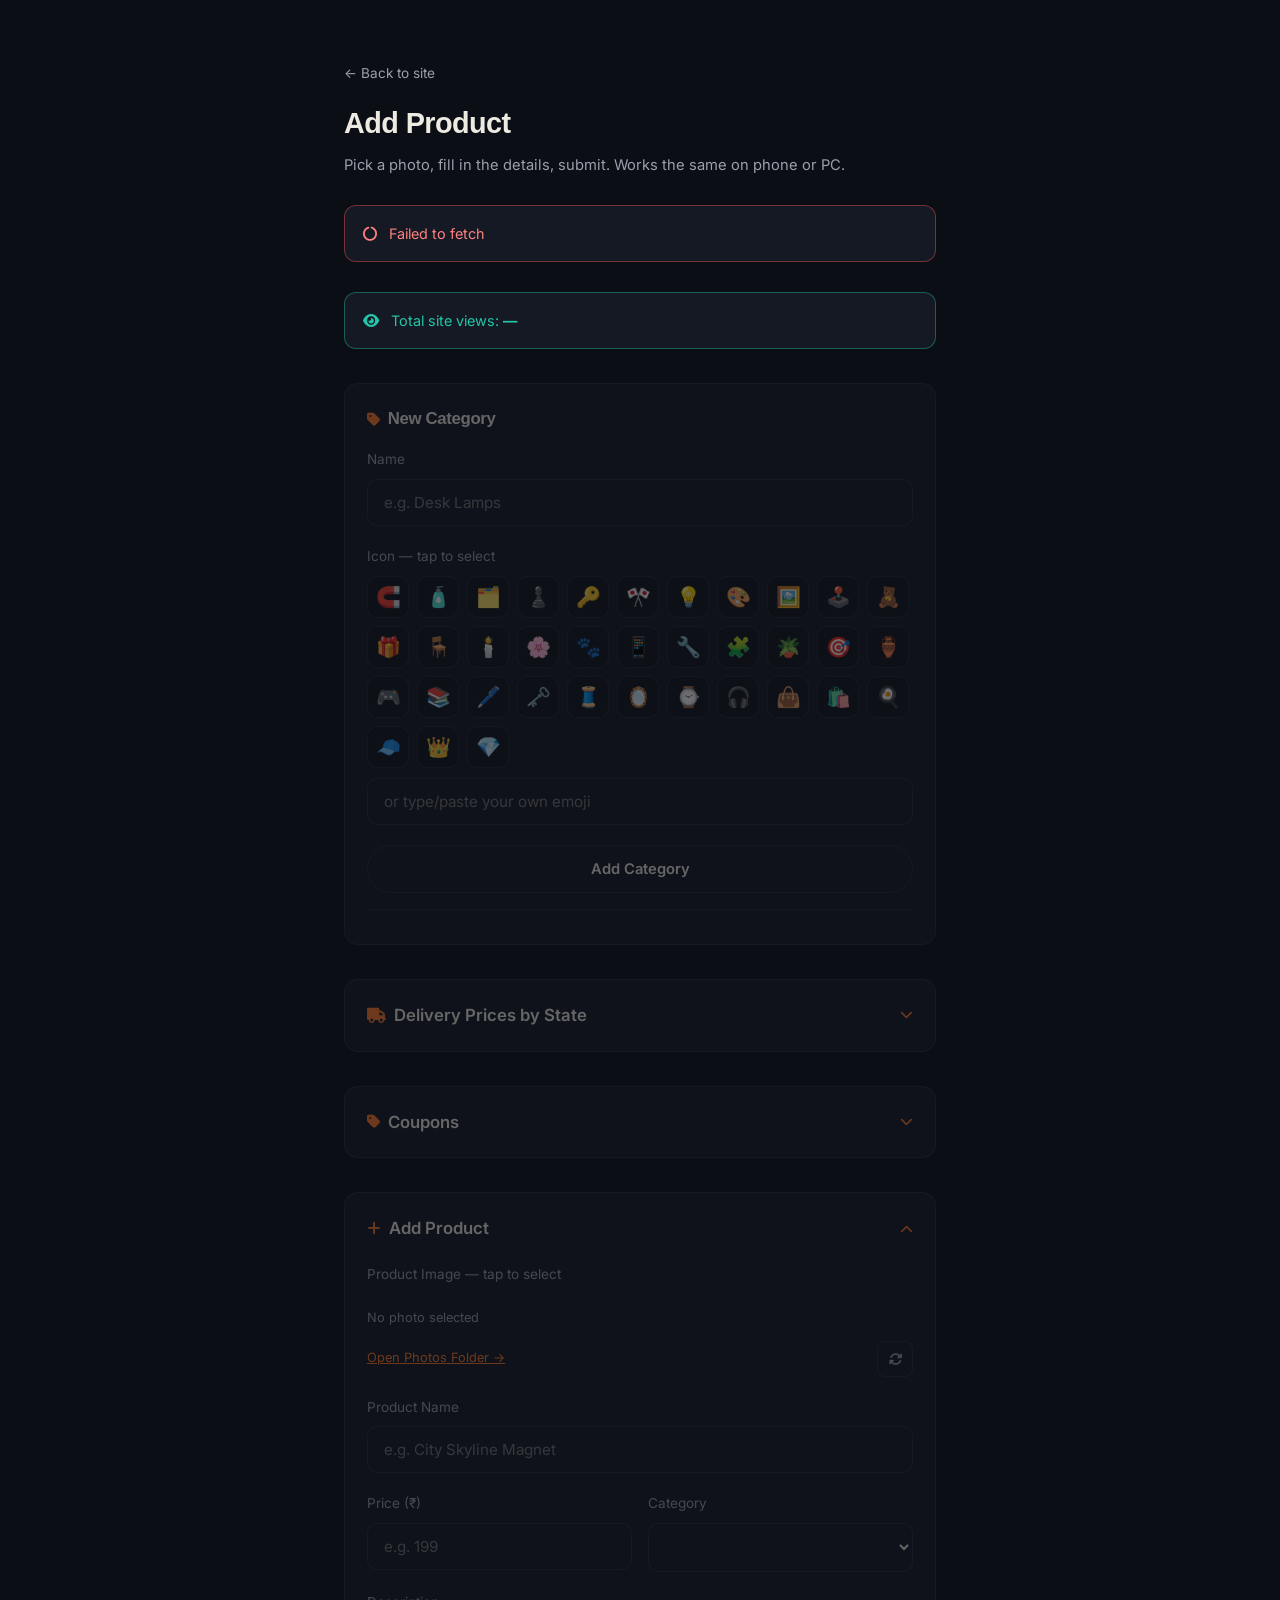
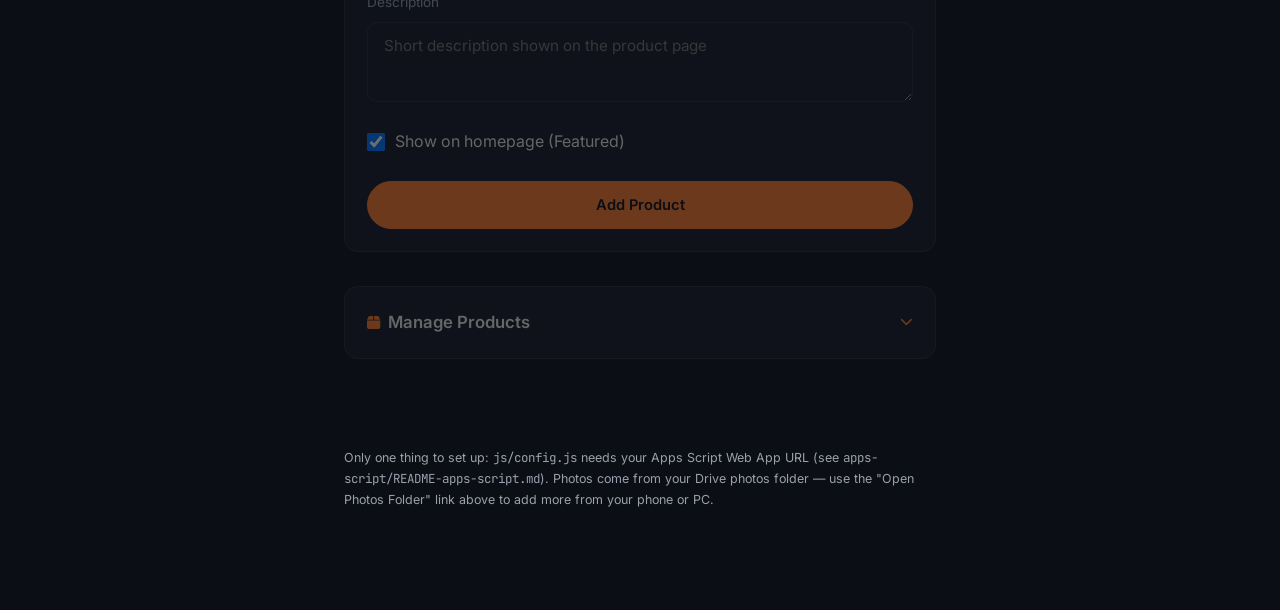
==== commit 065d1e2f: "Add files via upload" ====
--- a/admin.html
+++ b/admin.html
@@ -5,7 +5,7 @@
 <meta name="viewport" content="width=device-width, initial-scale=1.0">
 <title>Admin — Add Product | ChillScenes3D</title>
 <link rel="preconnect" href="https://fonts.googleapis.com">
-<link href="https://fonts.googleapis.com/css2?family=Space+Grotesk:wght@500;600;700&family=Inter:wght@400;500;600&family=JetBrains+Mono:wght@400;600&display=swap" rel="stylesheet">
+<link href="https://fonts.googleapis.com/css2?family=Fraunces:wght@500;600;700&family=Inter:wght@400;500;600&family=JetBrains+Mono:wght@400;600&display=swap" rel="stylesheet">
 <link rel="stylesheet" href="https://cdnjs.cloudflare.com/ajax/libs/font-awesome/6.7.1/css/all.min.css">
 <link rel="stylesheet" href="css/style.css">
 <style>
@@ -184,6 +184,11 @@
 <div class="status-bar" id="statusBar">
   <i class="fa-solid fa-circle-notch fa-spin"></i>
   <span id="statusText">Loading…</span>
+</div>
+
+<div class="status-bar ok" style="margin-bottom:34px;">
+  <i class="fa-solid fa-eye"></i>
+  <span>Total site views: <strong id="viewCount">—</strong></span>
 </div>
 
 <fieldset id="formArea">
@@ -754,6 +759,10 @@
     await fetchCoupons();
     renderCouponsList();
     renderManageProducts();
+    fetch(`${APPSCRIPT_URL}?action=viewCount`).then(r => r.json()).then(d => {
+      const el = document.getElementById("viewCount");
+      if (el) el.textContent = typeof d.count === "number" ? d.count.toLocaleString() : "—";
+    }).catch(() => {});
     const n = await loadImageList();
     setStatus("ok", `Ready — ${n} photo(s) found.`);
     formArea.classList.add("enabled");
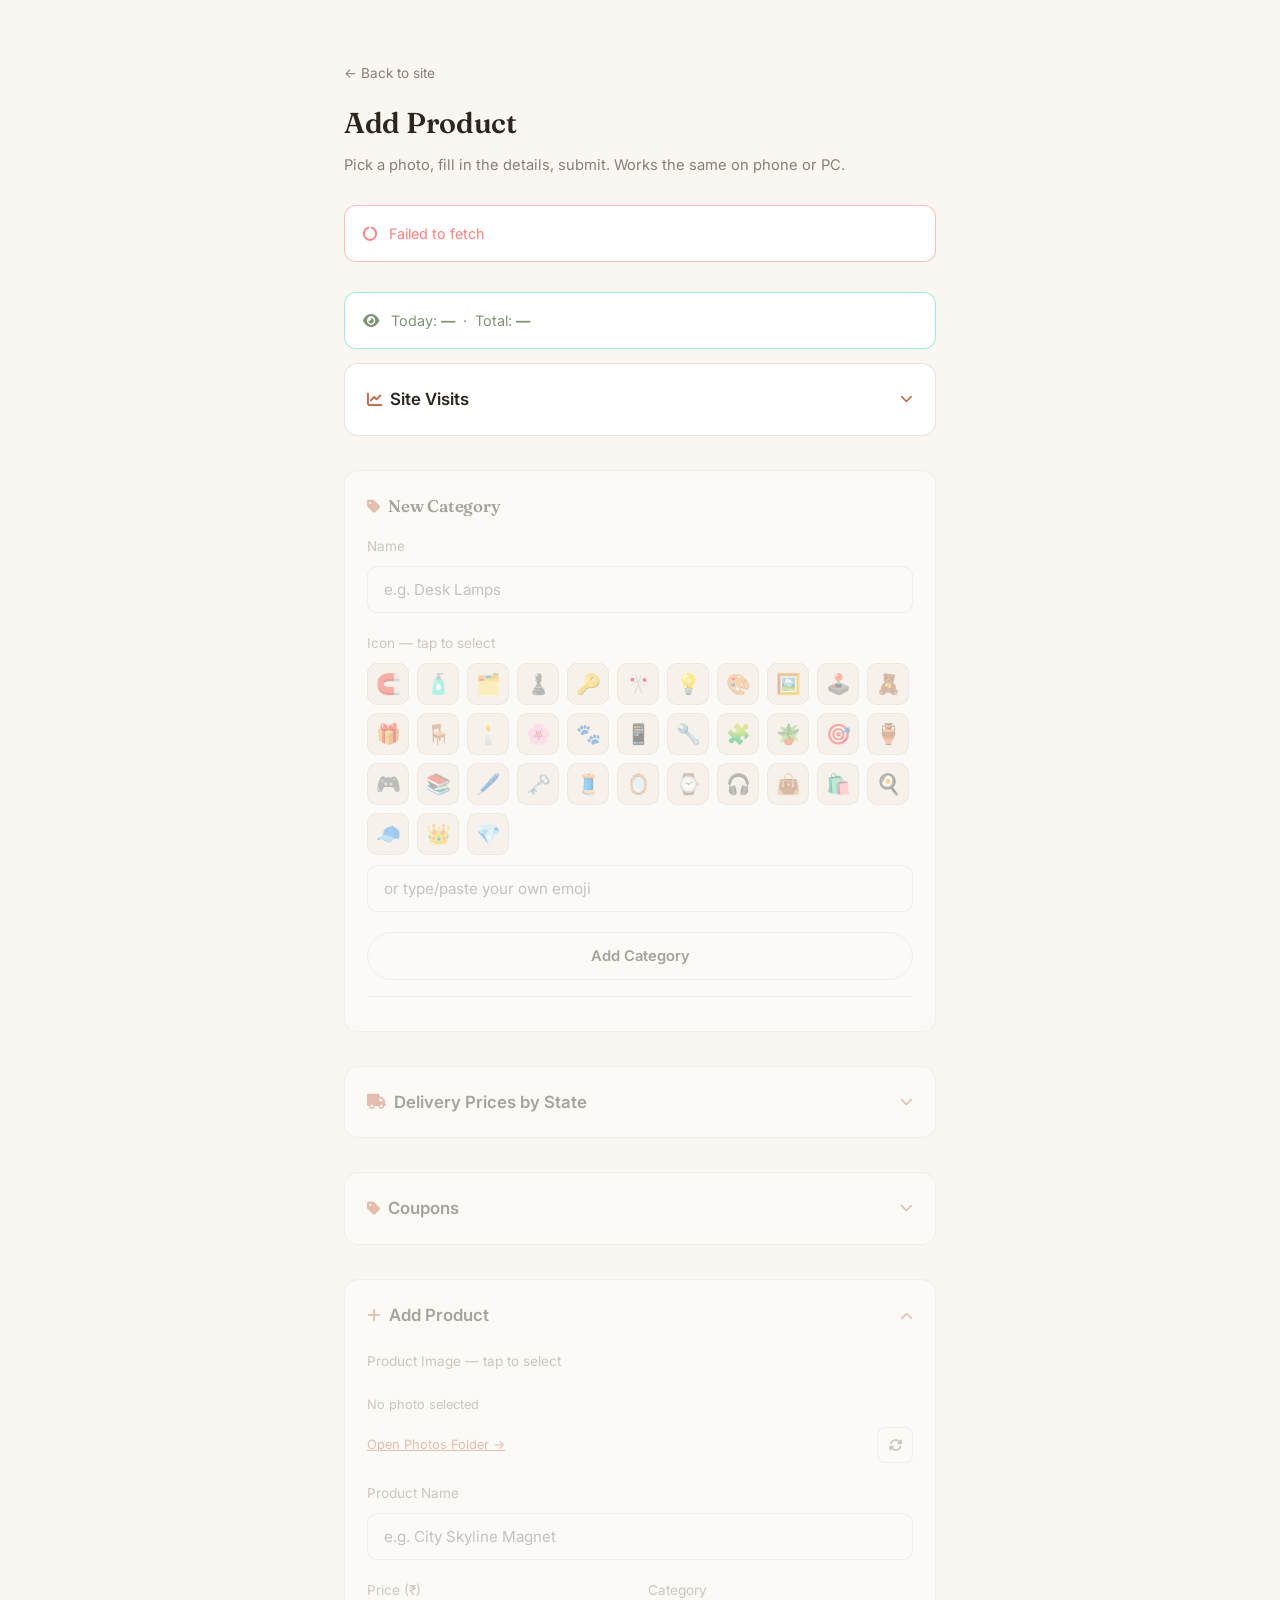
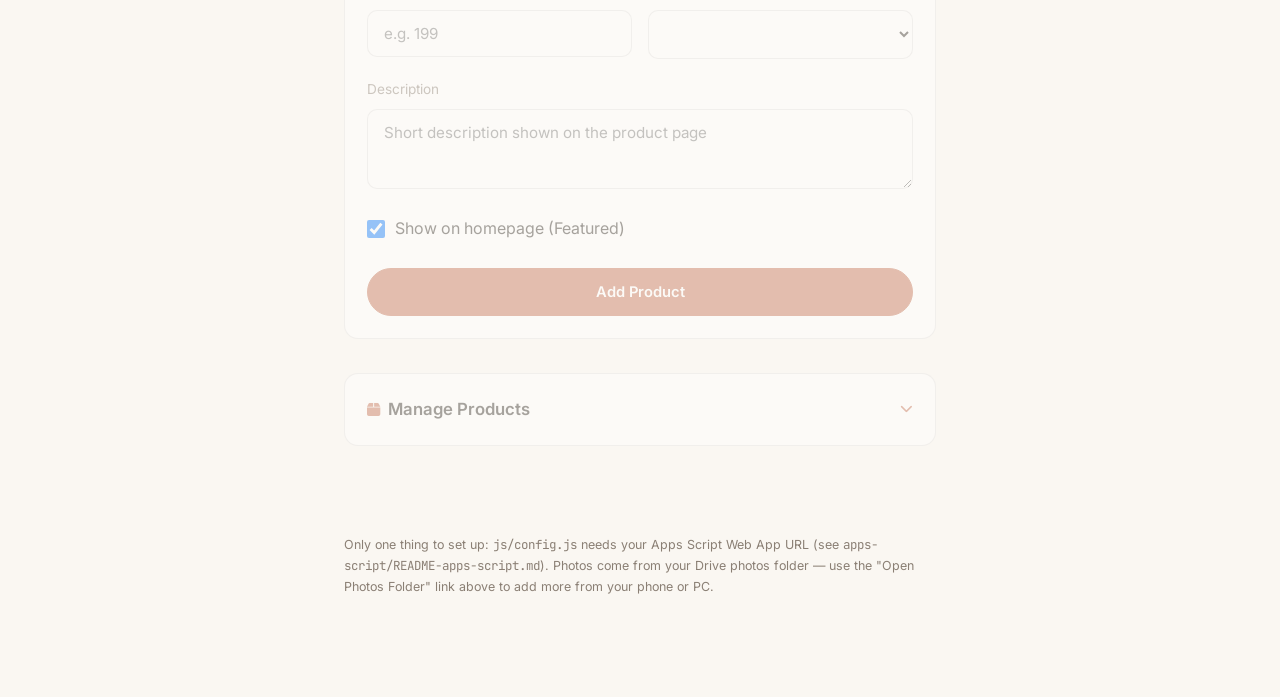
==== commit 899681c2: "Add files via upload" ====
--- a/admin.html
+++ b/admin.html
@@ -186,10 +186,24 @@
   <span id="statusText">Loading…</span>
 </div>
 
-<div class="status-bar ok" style="margin-bottom:34px;">
+<div class="status-bar ok" style="margin-bottom:14px;">
   <i class="fa-solid fa-eye"></i>
-  <span>Total site views: <strong id="viewCount">—</strong></span>
+  <span>Today: <strong id="viewsToday">—</strong> &nbsp;·&nbsp; Total: <strong id="viewsTotal">—</strong></span>
 </div>
+
+<details class="panel" style="margin-bottom:34px;">
+  <summary><i class="fa-solid fa-chart-line icon"></i> Site Visits <i class="fa-solid fa-chevron-down chev"></i></summary>
+  <div class="details-body">
+    <div id="myDeviceRow" style="display:none; margin-bottom:18px;">
+      <p style="color:var(--gray); font-size:.82rem; margin-bottom:8px;">
+        This browser has visited your site before — if those are your own test visits, remove them from the count.
+      </p>
+      <button type="button" class="btn btn-outline btn-sm" id="removeMyDeviceBtn">Remove my visits</button>
+    </div>
+    <p style="color:var(--gray); font-size:.78rem; margin-bottom:10px;">Visits by device (top 30, anonymous):</p>
+    <div id="deviceList"></div>
+  </div>
+</details>
 
 <fieldset id="formArea">
 
@@ -503,6 +517,59 @@
   }
 });
 
+/* ---------- SITE VISITS ---------- */
+async function loadViewStats() {
+  try {
+    const res = await fetch(`${APPSCRIPT_URL}?action=viewStats`);
+    const data = await res.json();
+
+    document.getElementById("viewsToday").textContent = (data.today ?? 0).toLocaleString();
+    document.getElementById("viewsTotal").textContent = (data.total ?? 0).toLocaleString();
+
+    const myId = localStorage.getItem("cs_device_id");
+    const devices = data.devices || [];
+    const myRow = document.getElementById("myDeviceRow");
+    if (myRow) myRow.style.display = (myId && devices.some(d => d.id === myId)) ? "block" : "none";
+
+    const listEl = document.getElementById("deviceList");
+    listEl.innerHTML = devices.length ? devices.map(d => `
+      <div class="delivery-row">
+        <span class="delivery-state mono" style="font-size:.78rem;">${d.id.slice(0, 10)}…${d.id === myId ? ' <span style="color:var(--orange);">(this browser)</span>' : ""}</span>
+        <span class="mono" style="color:var(--gray); margin-right:12px; font-size:.8rem;">${d.count} visit${d.count === 1 ? "" : "s"}</span>
+        <button type="button" class="cat-remove device-remove" data-id="${d.id}" title="Remove">
+          <i class="fa-solid fa-trash"></i>
+        </button>
+      </div>`).join("") : `<p style="color:var(--gray); font-size:.85rem;">No visits yet.</p>`;
+
+    listEl.querySelectorAll(".device-remove").forEach(btn => {
+      btn.addEventListener("click", async () => {
+        if (!confirm("Remove all visits from this device?")) return;
+        try {
+          await postToScript({ action: "removeDeviceVisits", deviceId: btn.dataset.id });
+          setStatus("ok", "Visits removed.");
+          loadViewStats();
+        } catch (err) {
+          setStatus("err", "Failed: " + err.message);
+        }
+      });
+    });
+  } catch (err) {
+    // non-critical — leave counts as "—" if this fails
+  }
+}
+document.getElementById("removeMyDeviceBtn")?.addEventListener("click", async () => {
+  const myId = localStorage.getItem("cs_device_id");
+  if (!myId) return;
+  if (!confirm("Remove all visits from this browser/device?")) return;
+  try {
+    await postToScript({ action: "removeDeviceVisits", deviceId: myId });
+    setStatus("ok", "Your visits removed.");
+    loadViewStats();
+  } catch (err) {
+    setStatus("err", "Failed: " + err.message);
+  }
+});
+
 /* ---------- MANAGE PRODUCTS (category-wise, editable price/description/categories) ---------- */
 function categoryLabel(cats) {
   const real = (cats || []).filter(c => c !== "no-category");
@@ -759,10 +826,7 @@
     await fetchCoupons();
     renderCouponsList();
     renderManageProducts();
-    fetch(`${APPSCRIPT_URL}?action=viewCount`).then(r => r.json()).then(d => {
-      const el = document.getElementById("viewCount");
-      if (el) el.textContent = typeof d.count === "number" ? d.count.toLocaleString() : "—";
-    }).catch(() => {});
+    loadViewStats();
     const n = await loadImageList();
     setStatus("ok", `Ready — ${n} photo(s) found.`);
     formArea.classList.add("enabled");
--- a/css/style.css
+++ b/css/style.css
@@ -1,14 +1,14 @@
 :root{
-  --ink:#0b0e14;
-  --ink2:#11141c;
-  --card:#151923;
-  --border:rgba(255,255,255,.08);
-  --cream:#edeae2;
-  --gray:#9aa0ad;
-  --orange:#ff7a29;
-  --orange2:#ffb27a;
-  --teal:#21c7a8;
-  --radius:16px;
+  --ink:#faf7f2;
+  --ink2:#f2ece3;
+  --card:#ffffff;
+  --border:rgba(43,38,32,.12);
+  --cream:#2b2620;
+  --gray:#8a7f74;
+  --orange:#c1694a;
+  --orange2:#dba084;
+  --teal:#7c9473;
+  --radius:18px;
 }
 *{margin:0;padding:0;box-sizing:border-box;}
 body{
@@ -17,7 +17,7 @@
   font-family:'Inter',sans-serif;
   line-height:1.6;
 }
-h1,h2,h3,h4{font-family:'Space Grotesk',sans-serif; font-weight:600; letter-spacing:-.02em;}
+h1,h2,h3,h4{font-family:'Fraunces',serif; font-weight:600; letter-spacing:-.01em;}
 .mono{font-family:'JetBrains Mono',monospace;}
 a{color:inherit; text-decoration:none;}
 img{max-width:100%; display:block;}
@@ -26,20 +26,20 @@
 .container{max-width:1200px; margin:0 auto; padding:0 6%;}
 .section{padding:80px 0;}
 .section-head{margin-bottom:44px; display:flex; justify-content:space-between; align-items:flex-end; gap:20px; flex-wrap:wrap;}
-.section-head .eyebrow{color:var(--orange); font-family:'JetBrains Mono',monospace; font-size:.78rem; letter-spacing:.12em; text-transform:uppercase; margin-bottom:10px; display:block;}
+.section-head .eyebrow{color:var(--orange); font-size:.78rem; font-weight:600; letter-spacing:.1em; text-transform:uppercase; margin-bottom:10px; display:block;}
 .section-head h2{font-size:2.2rem;}
 .section-head p{color:var(--gray); max-width:520px;}
 
 /* ---------- ANNOUNCEMENT BAR ---------- */
 .announce{
-  background:var(--orange); color:#0b0e14; text-align:center;
+  background:var(--orange); color:#fff; text-align:center;
   font-size:.82rem; font-weight:600; padding:9px 12px; letter-spacing:.02em;
 }
 
 /* ---------- HEADER ---------- */
 header{
   position:sticky; top:0; z-index:500;
-  background:rgba(11,14,20,.88);
+  background:rgba(250,247,242,.9);
   backdrop-filter:blur(14px);
   border-bottom:1px solid var(--border);
 }
@@ -47,16 +47,16 @@
   max-width:1200px; margin:0 auto; padding:18px 6%;
   display:flex; align-items:center; justify-content:space-between;
 }
-.logo{font-family:'Space Grotesk',sans-serif; font-size:1.5rem; font-weight:700; display:flex; align-items:center; gap:10px;}
+.logo{font-family:'Fraunces',serif; font-size:1.5rem; font-weight:600; display:flex; align-items:center; gap:10px;}
 .logo img{height:38px; width:38px; object-fit:contain; border-radius:8px;}
 .logo span{color:var(--orange);}
 .menu{display:flex; gap:32px;}
 .menu a{font-size:.92rem; color:var(--gray); transition:.25s;}
 .menu a:hover, .menu a.active{color:var(--cream);}
 .menu a.menu-custom{
-  color:var(--orange); border:1px solid rgba(255,122,41,.4); padding:8px 16px; border-radius:999px;
-}
-.menu a.menu-custom:hover{background:rgba(255,122,41,.1); color:var(--orange2);}
+  color:var(--orange); border:1px solid rgba(193,105,74,.35); padding:8px 16px; border-radius:999px;
+}
+.menu a.menu-custom:hover{background:rgba(193,105,74,.08); color:var(--orange);}
 .menu a.menu-custom::after{display:none;}
 
 /* ---------- SEARCH ---------- */
@@ -65,21 +65,21 @@
   width:100%; padding:11px 18px; border-radius:999px; background:var(--card);
   border:1px solid var(--border); color:var(--cream); font-size:.88rem; font-family:inherit;
 }
-.nav-search input:focus{border-color:rgba(255,122,41,.4); outline:none;}
+.nav-search input:focus{border-color:rgba(193,105,74,.4); outline:none;}
 .search-dropdown{
-  position:absolute; top:calc(100% + 10px); left:0; right:0; background:var(--ink2);
+  position:absolute; top:calc(100% + 10px); left:0; right:0; background:var(--card);
   border:1px solid var(--border); border-radius:16px; padding:10px; max-height:420px; overflow-y:auto;
-  display:none; z-index:600; box-shadow:0 20px 50px rgba(0,0,0,.5);
+  display:none; z-index:600; box-shadow:0 20px 45px rgba(43,38,32,.14);
 }
 .search-dropdown.active{display:block;}
 .search-section-label{font-size:.7rem; text-transform:uppercase; letter-spacing:.08em; color:var(--gray); padding:8px 10px 4px;}
 .search-result-item{
   display:flex; align-items:center; gap:12px; padding:8px 10px; border-radius:10px; transition:.15s;
 }
-.search-result-item:hover{background:rgba(255,255,255,.05);}
-.search-result-item img{width:38px; height:38px; border-radius:8px; object-fit:cover; background:var(--card);}
+.search-result-item:hover{background:rgba(43,38,32,.05);}
+.search-result-item img{width:38px; height:38px; border-radius:8px; object-fit:cover; background:var(--ink2);}
 .sr-name{font-size:.85rem; color:var(--cream);}
-.sr-price{font-size:.78rem; color:var(--orange); font-family:'JetBrains Mono',monospace;}
+.sr-price{font-size:.78rem; color:var(--orange); font-weight:600;}
 .search-cat-icon{font-size:1.1rem; width:38px; text-align:center;}
 .search-empty{padding:16px 10px; color:var(--gray); font-size:.85rem; text-align:center;}
 .search-view-all{
@@ -91,7 +91,7 @@
   padding:9px 18px; border-radius:999px; background:var(--card); border:1px solid var(--border);
   font-size:.85rem; color:var(--cream); transition:.2s;
 }
-.cat-chip:hover{border-color:rgba(255,122,41,.4);}
+.cat-chip:hover{border-color:rgba(193,105,74,.4);}
 
 @media(max-width:1000px){
   .nav-search{display:none;}
@@ -112,7 +112,7 @@
 .cart-count{
   position:absolute; top:-6px; right:-6px;
   width:19px; height:19px; border-radius:50%;
-  background:var(--orange); color:#0b0e14; font-size:.68rem; font-weight:700;
+  background:var(--orange); color:#fff; font-size:.68rem; font-weight:700;
   display:none; align-items:center; justify-content:center;
 }
 .menuBtn{display:none; font-size:1.3rem; background:none; border:none; color:var(--cream);}
@@ -121,7 +121,7 @@
 .btn{
   display:inline-flex; align-items:center; justify-content:center; gap:8px;
   padding:14px 30px; border-radius:999px; font-weight:600; font-size:.92rem;
-  border:1px solid var(--orange); background:var(--orange); color:#0b0e14;
+  border:1px solid var(--orange); background:var(--orange); color:#fff;
   transition:.25s;
 }
 .btn:hover{background:transparent; color:var(--orange); transform:translateY(-2px);}
@@ -132,18 +132,18 @@
 
 /* ---------- HERO ---------- */
 .hero{
-  padding:110px 6% 90px; position:relative; overflow:hidden;
+  padding:56px 6% 90px; position:relative; overflow:hidden;
   background:
-    radial-gradient(600px 400px at 85% 10%, rgba(255,122,41,.14), transparent 60%),
-    radial-gradient(500px 350px at 10% 90%, rgba(33,199,168,.10), transparent 60%);
+    radial-gradient(600px 400px at 85% 10%, rgba(193,105,74,.09), transparent 60%),
+    radial-gradient(500px 350px at 10% 90%, rgba(124,148,115,.08), transparent 60%);
 }
 .hero-inner{max-width:720px;}
-.hero .eyebrow{color:var(--teal); font-family:'JetBrains Mono',monospace; font-size:.8rem; letter-spacing:.14em; text-transform:uppercase; margin-bottom:20px; display:block;}
+.hero .eyebrow{color:var(--teal); font-size:.8rem; font-weight:600; letter-spacing:.12em; text-transform:uppercase; margin-bottom:20px; display:block;}
 .hero-custom-note{
   display:inline-flex; align-items:center; gap:8px; padding:9px 18px; margin-bottom:26px;
-  border:1px solid rgba(33,199,168,.4); border-radius:999px; color:var(--teal); font-size:.85rem; transition:.25s;
-}
-.hero-custom-note:hover{background:rgba(33,199,168,.1); border-color:var(--teal);}
+  border:1px solid rgba(124,148,115,.4); border-radius:999px; color:var(--teal); font-size:.85rem; transition:.25s;
+}
+.hero-custom-note:hover{background:rgba(124,148,115,.08); border-color:var(--teal);}
 .hero h1{font-size:4rem; line-height:1.05; margin-bottom:22px;}
 .hero h1 em{font-style:normal; color:var(--orange);}
 .hero p{color:var(--gray); font-size:1.08rem; max-width:540px; margin-bottom:36px;}
@@ -164,10 +164,10 @@
   background:var(--card); border:1px solid var(--border); border-radius:var(--radius);
   padding:30px 26px; transition:.3s; position:relative; overflow:hidden;
 }
-.cat-card:hover{border-color:rgba(255,122,41,.4); transform:translateY(-6px);}
+.cat-card:hover{border-color:rgba(193,105,74,.4); transform:translateY(-6px); box-shadow:0 16px 32px rgba(43,38,32,.08);}
 .cat-icon{font-size:2rem; margin-bottom:16px; display:block;}
 .cat-card h3{font-size:1.3rem; margin-bottom:8px;}
-.cat-card span.count{color:var(--gray); font-size:.85rem; font-family:'JetBrains Mono',monospace;}
+.cat-card span.count{color:var(--gray); font-size:.85rem;}
 
 /* ---------- PRODUCT GRID / CARD ---------- */
 .product-grid{display:grid; grid-template-columns:repeat(4,1fr); gap:24px;}
@@ -184,10 +184,10 @@
 }
 .carousel-arrow{
   position:absolute; top:50%; transform:translateY(-50%); width:44px; height:44px; border-radius:50%;
-  background:var(--ink2); border:1px solid var(--border); color:var(--cream); z-index:20; transition:.2s;
-  box-shadow:0 8px 20px rgba(0,0,0,.35); cursor:pointer;
-}
-.carousel-arrow:hover{border-color:rgba(255,122,41,.4); color:var(--orange);}
+  background:var(--card); border:1px solid var(--border); color:var(--cream); z-index:20; transition:.2s;
+  box-shadow:0 8px 20px rgba(43,38,32,.14); cursor:pointer;
+}
+.carousel-arrow:hover{border-color:rgba(193,105,74,.4); color:var(--orange);}
 .carousel-arrow.left{left:8px;}
 .carousel-arrow.right{right:8px;}
 @media(max-width:640px){
@@ -197,9 +197,9 @@
   background:var(--card); border:1px solid var(--border); border-radius:var(--radius);
   overflow:hidden; transition:.3s; display:flex; flex-direction:column;
 }
-.product-card:hover{border-color:rgba(255,122,41,.35); transform:translateY(-6px);}
+.product-card:hover{border-color:rgba(193,105,74,.35); transform:translateY(-6px); box-shadow:0 16px 32px rgba(43,38,32,.08);}
 .product-thumb{
-  aspect-ratio:1/1; background:linear-gradient(160deg,#1c212c,#0f121a);
+  aspect-ratio:1/1; background:linear-gradient(160deg,#f2ece3,#e9ded0);
   position:relative; overflow:hidden;
 }
 .product-thumb img{width:100%; height:100%; object-fit:cover;}
@@ -208,11 +208,11 @@
   opacity:0; transition:.3s; pointer-events:none;
 }
 .product-card:hover .product-thumb .layers{opacity:1;}
-.product-thumb .layers div{height:2px; background:rgba(255,122,41,.55); margin-top:4px;}
+.product-thumb .layers div{height:2px; background:rgba(193,105,74,.55); margin-top:4px;}
 .product-body{padding:18px; display:flex; flex-direction:column; gap:10px; flex:1;}
-.product-cat{color:var(--teal); font-size:.72rem; letter-spacing:.08em; text-transform:uppercase; font-family:'JetBrains Mono',monospace;}
+.product-cat{color:var(--teal); font-size:.72rem; font-weight:600; letter-spacing:.06em; text-transform:uppercase;}
 .product-body h3{font-size:1.08rem;}
-.product-price{color:var(--orange); font-family:'JetBrains Mono',monospace; font-size:1.05rem; font-weight:700; margin-top:auto;}
+.product-price{color:var(--orange); font-size:1.05rem; font-weight:700; margin-top:auto;}
 .product-actions{display:flex; gap:8px; margin-top:8px;}
 .product-actions .btn{flex:1; padding:10px 14px; font-size:.82rem;}
 
@@ -223,24 +223,24 @@
   background:var(--card); color:var(--gray); font-size:.85rem; transition:.25s;
 }
 .tab:hover{color:var(--cream);}
-.tab.active{background:var(--orange); border-color:var(--orange); color:#0b0e14; font-weight:600;}
+.tab.active{background:var(--orange); border-color:var(--orange); color:#fff; font-weight:600;}
 .sort-select{
   padding:10px 16px; border-radius:999px; background:var(--card); border:1px solid var(--border);
   color:var(--cream); font-size:.85rem; font-family:inherit; cursor:pointer;
 }
-.sort-select:hover{border-color:rgba(255,122,41,.4);}
+.sort-select:hover{border-color:rgba(193,105,74,.4);}
 
 /* ---------- PRODUCT DETAIL PAGE ---------- */
 .pdp{display:grid; grid-template-columns:1fr 1fr; gap:60px; align-items:flex-start;}
 .pdp-image{
   aspect-ratio:1/1; border-radius:var(--radius); overflow:hidden;
-  background:linear-gradient(160deg,#1c212c,#0f121a); border:1px solid var(--border);
+  background:linear-gradient(160deg,#f2ece3,#e9ded0); border:1px solid var(--border);
 }
 .pdp-image img{width:100%; height:100%; object-fit:cover;}
 .pdp-info .breadcrumb{color:var(--gray); font-size:.85rem; margin-bottom:18px;}
 .pdp-info .breadcrumb a:hover{color:var(--orange);}
 .pdp-info h1{font-size:2.2rem; margin-bottom:14px;}
-.pdp-price{color:var(--orange); font-family:'JetBrains Mono',monospace; font-size:1.6rem; font-weight:700; margin-bottom:22px;}
+.pdp-price{color:var(--orange); font-size:1.6rem; font-weight:700; margin-bottom:22px;}
 .pdp-info p.desc{color:var(--gray); margin-bottom:30px;}
 .pdp-qty{display:flex; align-items:center; gap:16px; margin-bottom:26px;}
 .qty-control{display:flex; align-items:center; gap:14px; background:var(--card); border:1px solid var(--border); border-radius:999px; padding:8px 16px;}
@@ -251,59 +251,61 @@
 
 /* ---------- CART DRAWER ---------- */
 .cart-overlay{
-  position:fixed; inset:0; background:rgba(0,0,0,.55); opacity:0; visibility:hidden;
+  position:fixed; inset:0; background:rgba(30,24,18,.45); opacity:0; visibility:hidden;
   transition:.3s; z-index:998;
 }
 .cart-overlay.active{opacity:1; visibility:visible;}
 .cart-drawer{
-  position:fixed; top:0; right:-420px; width:400px; max-width:92%; height:100vh;
-  background:var(--ink2); border-left:1px solid var(--border); z-index:999;
+  position:fixed; top:0; right:-420px; width:400px; max-width:92%; height:100vh; height:100dvh;
+  background:var(--card); border-left:1px solid var(--border); z-index:999;
   display:flex; flex-direction:column; transition:.4s;
+  box-shadow:-20px 0 50px rgba(43,38,32,.12);
 }
 .cart-drawer.active{right:0;}
-.cart-head{display:flex; justify-content:space-between; align-items:center; padding:22px 24px; border-bottom:1px solid var(--border);}
+.cart-head{display:flex; justify-content:space-between; align-items:center; padding:22px 24px; border-bottom:1px solid var(--border); flex-shrink:0;}
 .cart-head h3{font-size:1.2rem;}
 .cart-head button{background:none; border:none; color:var(--cream); font-size:1.2rem;}
 .cart-clear{font-size:.8rem !important; color:var(--gray) !important; text-decoration:underline;}
-.cart-clear:hover{color:#ff8080 !important;}
-.cart-body{flex:1; overflow-y:auto; padding:20px 24px; display:flex; flex-direction:column; gap:18px;}
+.cart-clear:hover{color:#c0453a !important;}
+.cart-body{flex:1; overflow-y:auto; -webkit-overflow-scrolling:touch; overscroll-behavior:contain; padding:20px 24px; display:flex; flex-direction:column; gap:18px;}
 .cart-empty{color:var(--gray); text-align:center; padding:60px 0;}
 .cart-empty a{color:var(--orange);}
 .cart-item{display:flex; gap:14px; align-items:center; position:relative;}
-.cart-item img{width:64px; height:64px; border-radius:10px; object-fit:cover; background:var(--card);}
+.cart-item img{width:64px; height:64px; border-radius:10px; object-fit:cover; background:var(--ink2);}
 .cart-item-info{flex:1;}
 .cart-item-info h4{font-size:.92rem; margin-bottom:4px;}
-.cart-item-price{color:var(--orange); font-family:'JetBrains Mono',monospace; font-size:.85rem;}
+.cart-item-price{color:var(--orange); font-size:.85rem; font-weight:600;}
 .cart-item .qty-control{padding:4px 10px; margin-top:8px; gap:10px;}
 .cart-item-remove{background:none; border:none; color:var(--gray); align-self:flex-start;}
 .cart-item-remove:hover{color:var(--orange);}
-.cart-footer{padding:22px 24px; border-top:1px solid var(--border); display:none;}
+.cart-footer{padding:22px 24px; border-top:1px solid var(--border); display:none; flex-shrink:0;}
 .compact-fields{display:flex; flex-direction:column; gap:8px; margin-bottom:14px;}
 .compact-fields input{
-  width:100%; padding:9px 12px; border-radius:8px; background:var(--card);
-  border:1px solid var(--border); color:var(--cream); font-family:'JetBrains Mono',monospace; font-size:.82rem;
+  width:100%; padding:9px 12px; border-radius:8px; background:var(--ink2);
+  border:1px solid var(--border); color:var(--cream); font-family:inherit; font-size:.85rem;
 }
 .coupon-row{display:flex; gap:6px; margin-bottom:6px;}
 .coupon-row input{
-  flex:1; padding:8px 12px; border-radius:8px; background:var(--card); border:1px solid var(--border);
+  flex:1; padding:8px 12px; border-radius:8px; background:var(--ink2); border:1px solid var(--border);
   color:var(--cream); font-family:'JetBrains Mono',monospace; font-size:.78rem; text-transform:uppercase; min-width:0;
 }
 .coupon-row button{padding:8px 14px; font-size:.75rem; flex-shrink:0;}
 .coupon-status{font-size:.78rem; margin-bottom:14px; min-height:1.1em;}
 .coupon-status.ok{color:var(--teal);}
-.coupon-status.err{color:#ff8080;}
+.coupon-remove-link{color:var(--orange); text-decoration:underline;}
+.coupon-status.err{color:#c0453a;}
 .cart-total-row.sub, .cart-total-row.discount{font-size:.85rem; font-weight:400; color:var(--gray);}
-.cart-total-row.sub span:last-child{color:var(--cream);}
+.cart-total-row.sub span:last-child{color:var(--cream); font-weight:600;}
 .cart-total-row.discount{color:var(--teal);}
-.cart-total-row.discount span:last-child{color:var(--teal);}
+.cart-total-row.discount span:last-child{color:var(--teal); font-weight:600;}
 .cart-total-row{display:flex; justify-content:space-between; margin-bottom:10px; font-size:1rem; font-weight:600;}
-.cart-total-row span:last-child{font-family:'JetBrains Mono',monospace; color:var(--orange);}
+.cart-total-row span:last-child{color:var(--orange);}
 .cart-total-row.grand{border-top:1px solid var(--border); padding-top:14px; margin-top:6px; font-size:1.1rem;}
 
 /* ---------- FOOTER ---------- */
 footer{border-top:1px solid var(--border); padding:60px 6% 30px;}
 .footer-grid{display:grid; grid-template-columns:2fr 1fr 1fr; gap:40px; margin-bottom:40px;}
-.footer-logo{font-family:'Space Grotesk',sans-serif; font-size:1.6rem; margin-bottom:14px;}
+.footer-logo{font-family:'Fraunces',serif; font-size:1.6rem; margin-bottom:14px;}
 .footer-logo span{color:var(--orange);}
 footer p{color:var(--gray); font-size:.9rem;}
 .footer-title{font-weight:600; margin-bottom:16px;}
@@ -314,8 +316,9 @@
 
 /* ---------- MOBILE MENU ---------- */
 .mobileMenu{
-  position:fixed; top:0; right:-100%; width:80%; max-width:320px; height:100vh;
-  background:var(--ink2); border-left:1px solid var(--border); padding:100px 30px; z-index:997; transition:.4s;
+  position:fixed; top:0; right:-100%; width:80%; max-width:320px; height:100vh; height:100dvh;
+  background:var(--card); border-left:1px solid var(--border); padding:100px 30px; z-index:997; transition:.4s;
+  overflow-y:auto; -webkit-overflow-scrolling:touch;
 }
 .mobileMenu.active{right:0;}
 .mobileMenu a{display:block; padding:14px 0; border-bottom:1px solid var(--border); font-size:1rem;}
@@ -323,6 +326,9 @@
 /* ---------- ANIM ---------- */
 .reveal{opacity:0; transform:translateY(30px); transition:.7s cubic-bezier(.4,0,.2,1);}
 .reveal.in{opacity:1; transform:translateY(0);}
+
+/* ---------- BODY SCROLL LOCK (cart/menu open on mobile) ---------- */
+body.scroll-locked{position:fixed; inset:0; overflow:hidden; width:100%;}
 
 /* ---------- RESPONSIVE ---------- */
 @media(max-width:1000px){
@@ -341,4 +347,5 @@
   .featured-scroll{gap:14px;}
   .featured-scroll .product-card{flex:0 0 78%;}
   .section{padding:56px 0;}
-}
+  .cart-drawer{width:100%; max-width:100%;}
+}
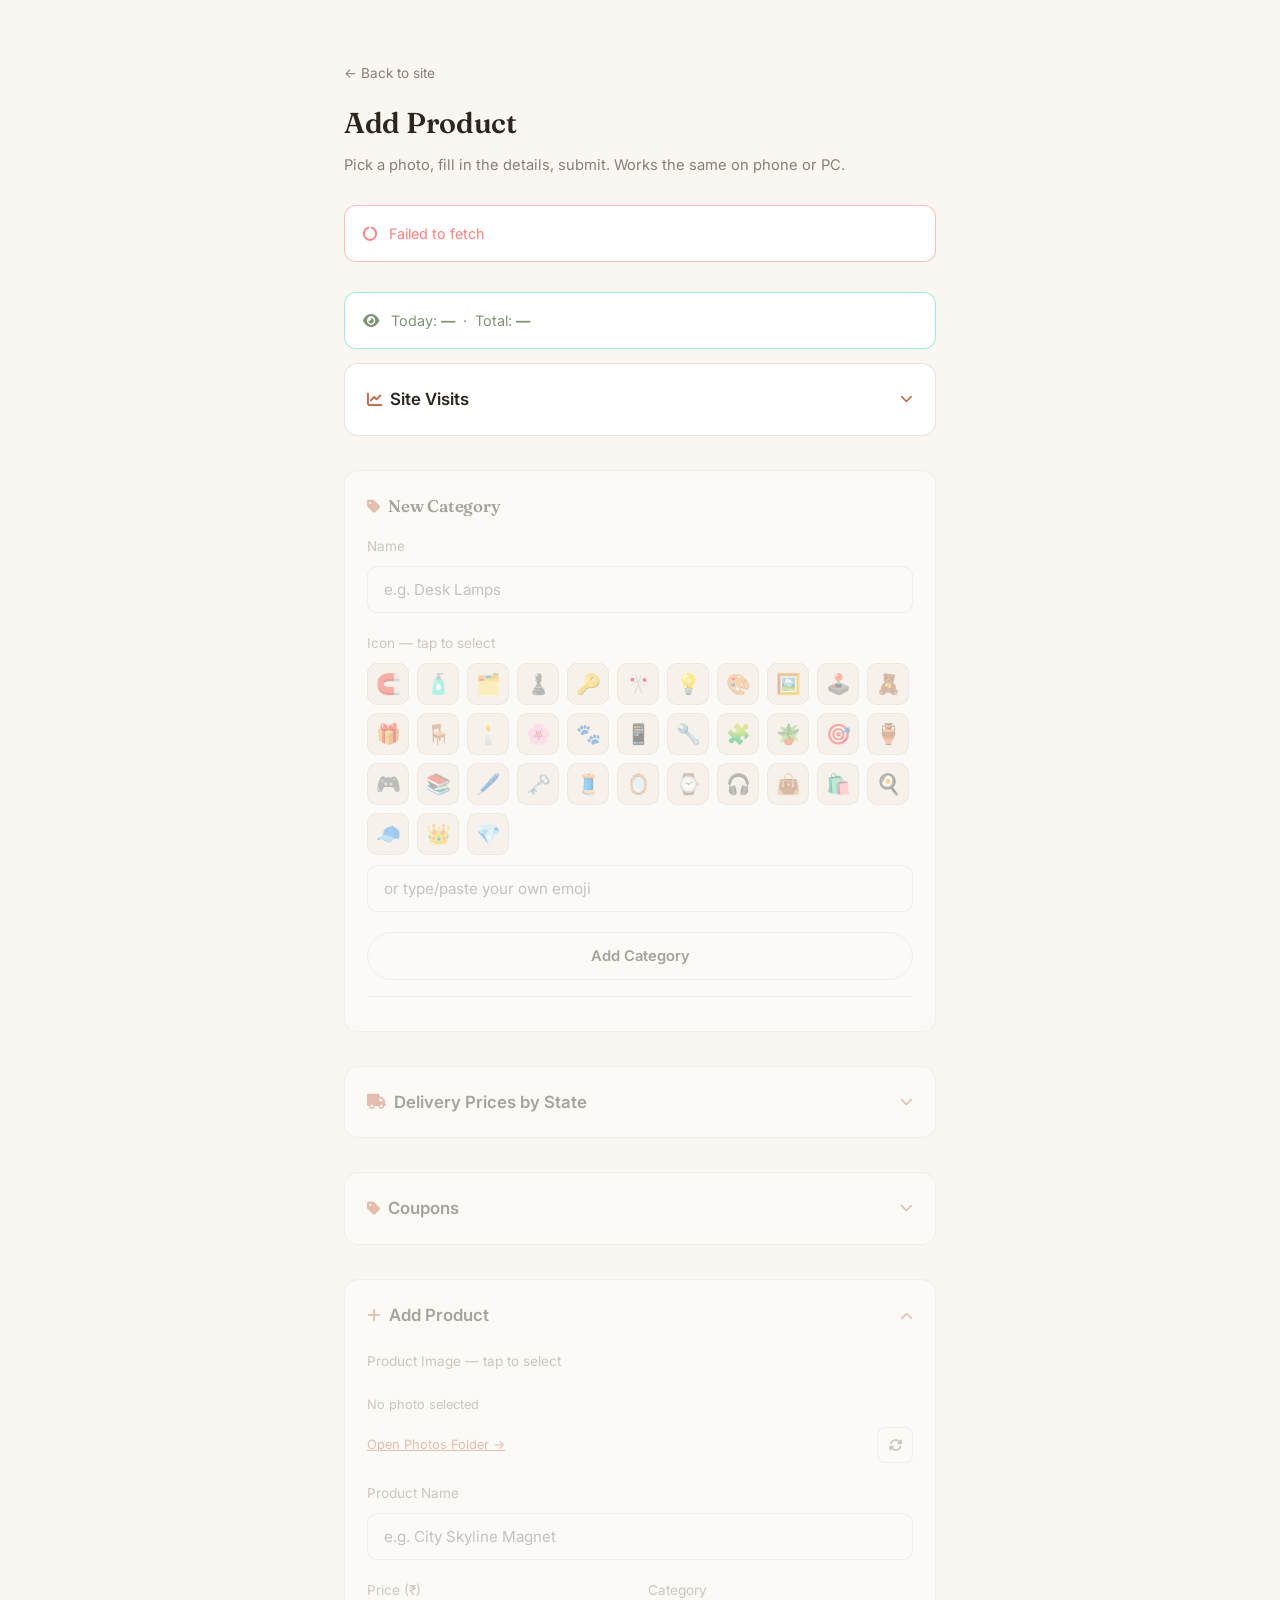
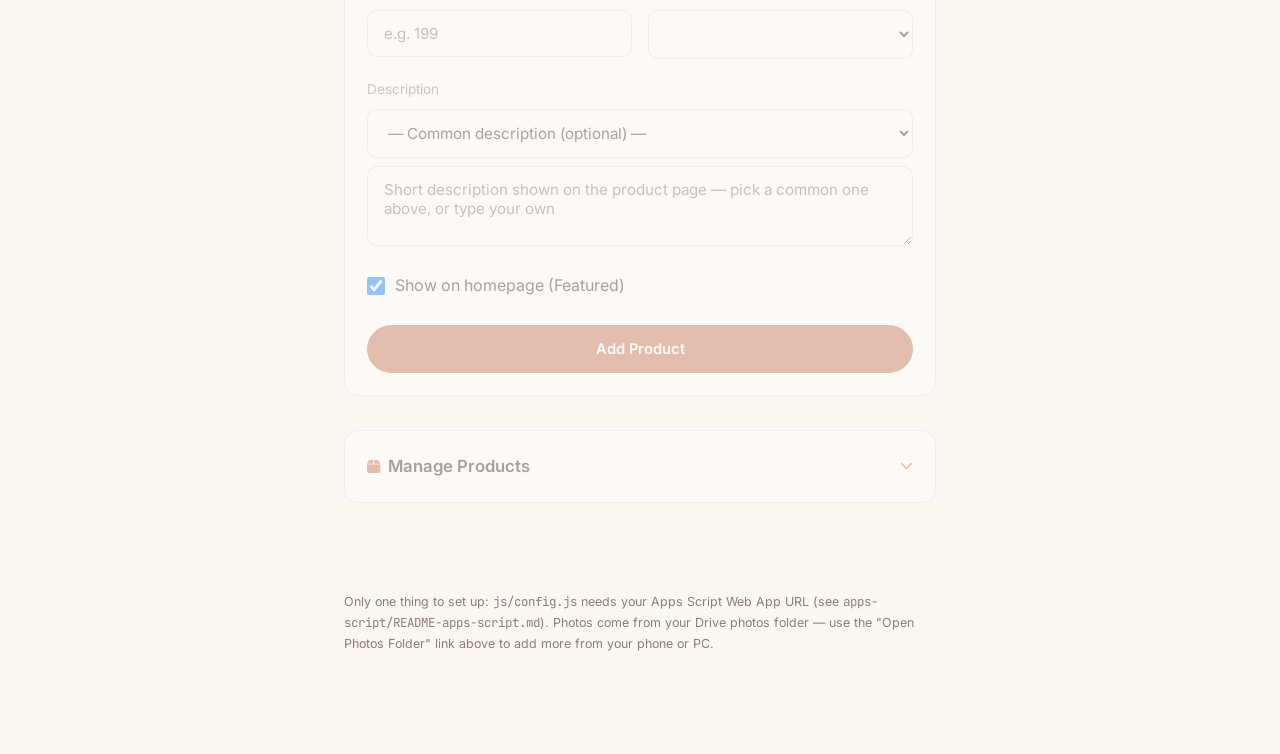
==== commit 63c21abc: "Update admin.html" ====
--- a/admin.html
+++ b/admin.html
@@ -286,7 +286,13 @@
 
       <div class="field">
         <label>Description</label>
-        <textarea id="pDesc" placeholder="Short description shown on the product page"></textarea>
+        <select id="pDescPreset" style="margin-bottom:8px;">
+          <option value="">— Common description (optional) —</option>
+          <option value="Color Can Be Customized">Color Can Be Customized</option>
+          <option value="Any one. Color can be customised">Any one. Color can be customised</option>
+          <option value="Size &amp; Color can be customised">Size &amp; Color can be customised</option>
+        </select>
+        <textarea id="pDesc" placeholder="Short description shown on the product page — pick a common one above, or type your own"></textarea>
       </div>
 
       <div class="checkbox-row">
@@ -349,6 +355,11 @@
 });
 catIconInput.addEventListener("input", () => {
   emojiGrid.querySelectorAll("button").forEach(b => b.classList.toggle("selected", b.dataset.emoji === catIconInput.value.trim()));
+});
+
+document.getElementById("pDescPreset")?.addEventListener("change", e => {
+  if (e.target.value) document.getElementById("pDesc").value = e.target.value;
+  e.target.value = ""; // reset dropdown so it's ready to pick again, textarea stays editable
 });
 
 function renderCategoryList() {
--- a/css/style.css
+++ b/css/style.css
@@ -248,6 +248,33 @@
 .pdp-actions{display:flex; gap:14px;}
 .pdp-actions .btn{flex:1;}
 .related{margin-top:100px;}
+
+/* ---------- PRODUCT VARIANTS (Basic / Premium) ---------- */
+.variant-picker-popup{
+  position:absolute; display:none; background:var(--card); border:1px solid var(--border);
+  border-radius:14px; padding:10px; z-index:600; width:190px; box-shadow:0 20px 45px rgba(43,38,32,.16);
+}
+.variant-picker-popup.open{display:block;}
+.variant-picker-title{font-size:.72rem; text-transform:uppercase; letter-spacing:.06em; color:var(--gray); padding:4px 6px 8px;}
+.variant-option{
+  display:flex; justify-content:space-between; align-items:center; width:100%; padding:10px 10px;
+  border-radius:10px; background:none; border:none; font-size:.88rem; color:var(--cream); transition:.15s;
+}
+.variant-option:hover{background:rgba(193,105,74,.08); color:var(--orange);}
+.variant-option .variant-price{color:var(--orange); font-weight:600;}
+
+.variant-tabs{display:flex; gap:8px; margin-bottom:14px;}
+.variant-tab{
+  padding:9px 20px; border-radius:999px; border:1px solid var(--border); background:var(--card);
+  color:var(--gray); font-size:.86rem; font-weight:600; transition:.2s;
+}
+.variant-tab.active{background:var(--orange); border-color:var(--orange); color:#fff;}
+.variant-tab:not(.active):hover{border-color:rgba(193,105,74,.4); color:var(--cream);}
+.variant-desc{color:var(--gray); font-size:.88rem; margin-bottom:20px; line-height:1.6;}
+.cart-item-variant{
+  font-size:.68rem; font-weight:600; color:var(--orange); background:rgba(193,105,74,.1);
+  padding:2px 8px; border-radius:999px; margin-left:6px; vertical-align:middle;
+}
 
 /* ---------- CART DRAWER ---------- */
 .cart-overlay{
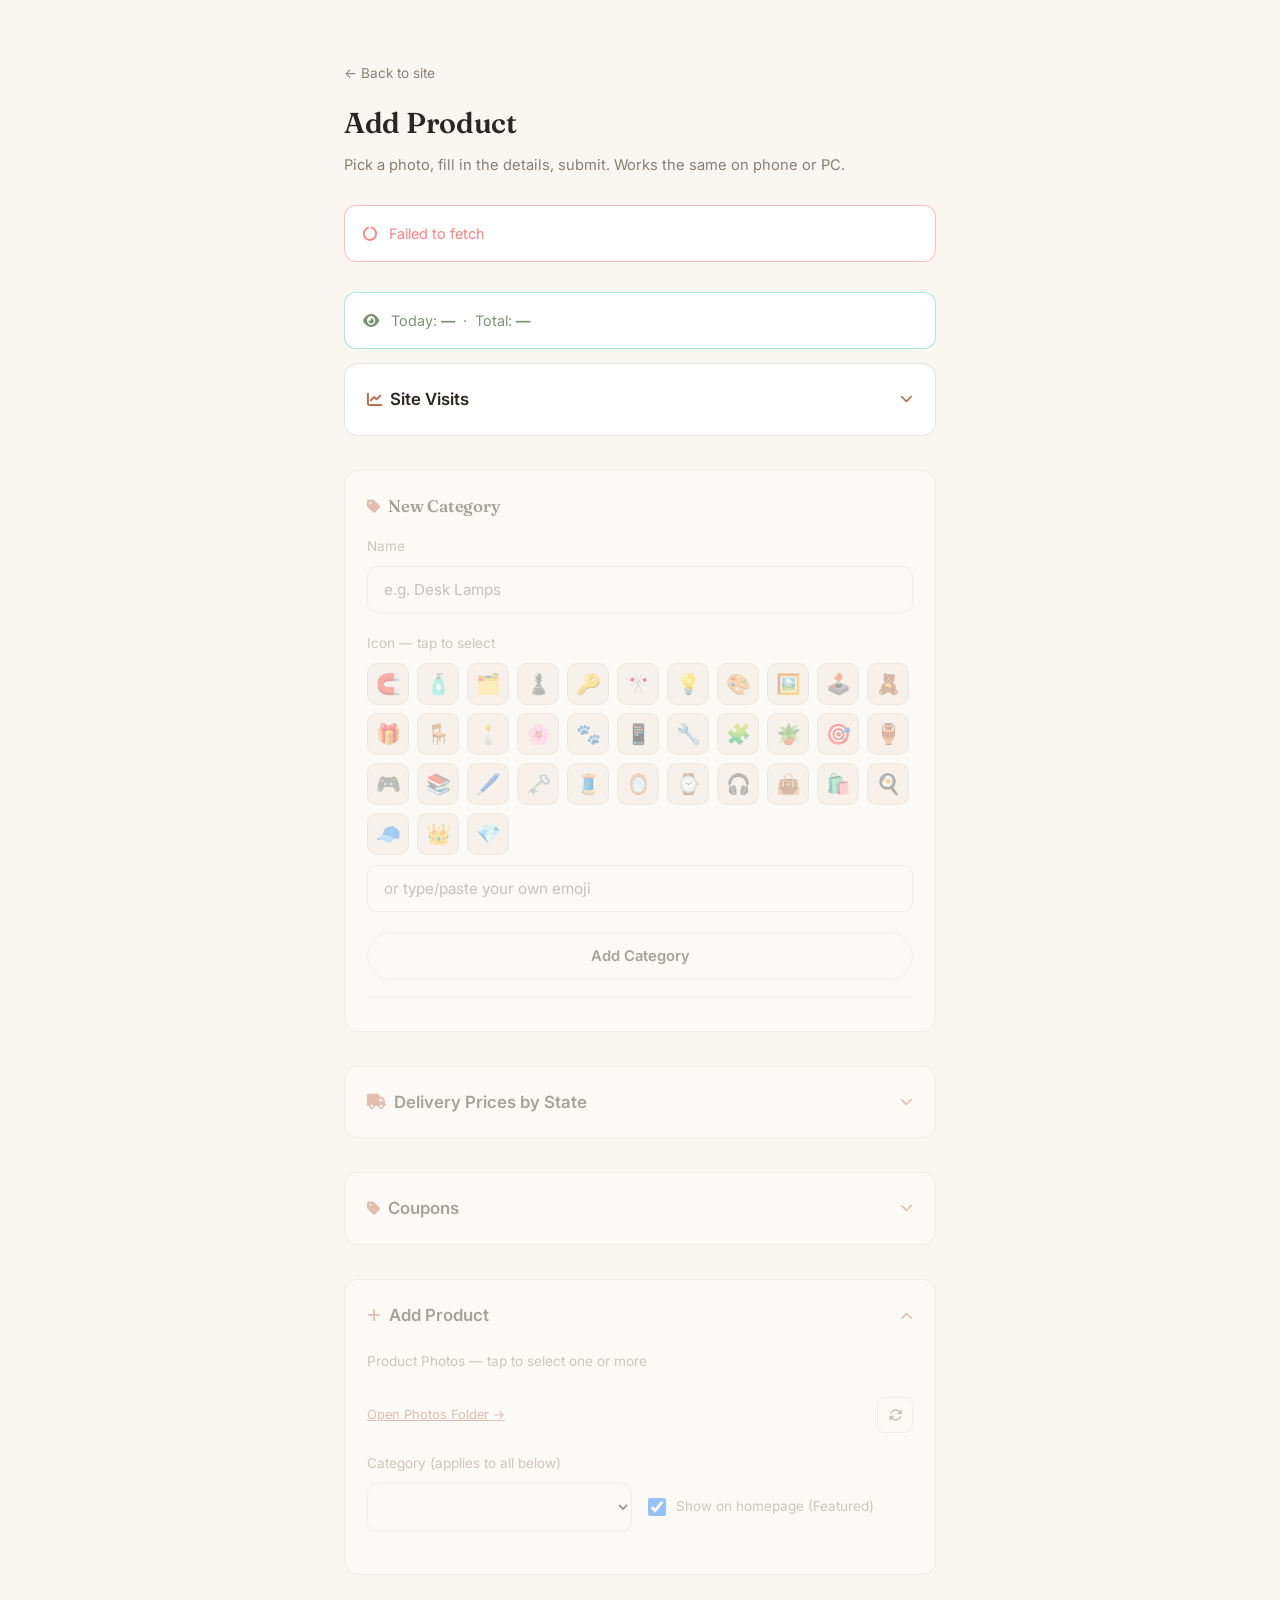
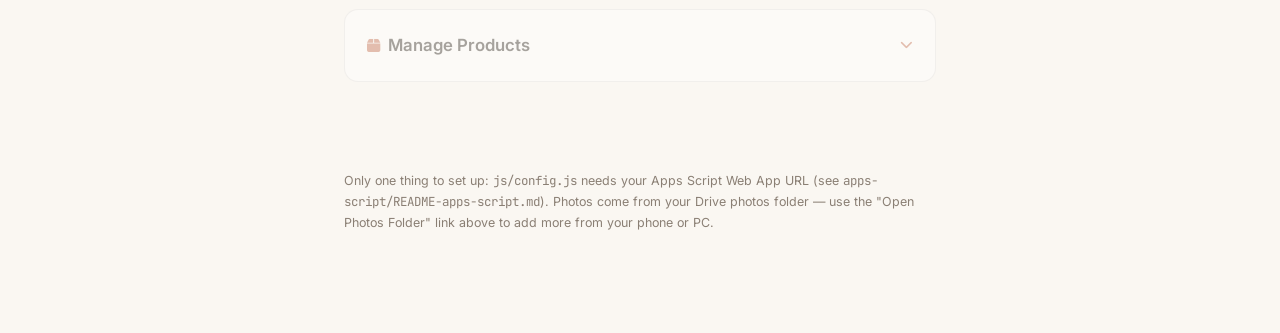
==== commit b6a3ced9: "Add files via upload" ====
--- a/admin.html
+++ b/admin.html
@@ -49,10 +49,31 @@
   .img-grid button.selected{border-color:var(--orange);}
   .img-grid button.selected::after{
     content:"✓"; position:absolute; top:4px; right:4px; width:20px; height:20px; border-radius:50%;
-    background:var(--orange); color:#0b0e14; font-size:.7rem; font-weight:700;
+    background:var(--orange); color:#fff; font-size:.7rem; font-weight:700;
     display:flex; align-items:center; justify-content:center;
   }
   .selected-name{font-size:.8rem; color:var(--gray); margin-top:10px;}
+  .batch-row{
+    display:flex; gap:12px; align-items:flex-start; padding:14px; background:var(--card);
+    border:1px solid var(--border); border-radius:12px; margin-top:12px;
+  }
+  .batch-thumb{width:52px; height:52px; border-radius:8px; object-fit:cover; flex-shrink:0; background:var(--ink2);}
+  .batch-fields{flex:1; min-width:0; display:flex; flex-direction:column; gap:8px;}
+  .batch-row-top{display:flex; gap:8px;}
+  .batch-name{flex:2; min-width:0;}
+  .batch-price{flex:1; min-width:0;}
+  .batch-row-bottom{display:flex; gap:8px;}
+  .batch-desc-preset{flex:0 0 130px;}
+  .batch-desc-text{flex:1; min-width:0;}
+  .batch-name, .batch-price, .batch-desc-text, .batch-desc-preset{
+    padding:9px 11px; border-radius:8px; background:var(--ink2); border:1px solid var(--border);
+    color:var(--cream); font-family:inherit; font-size:.85rem;
+  }
+  .batch-remove{
+    flex-shrink:0; width:32px; height:32px; border-radius:8px; background:none; border:none;
+    color:var(--gray); font-size:.9rem;
+  }
+  .batch-remove:hover{color:#c0453a;}
   .helper{font-size:.78rem; color:var(--gray); margin-top:24px; line-height:1.7;}
   .helper a{color:var(--orange);}
   .refresh-row{display:flex; justify-content:space-between; align-items:center; margin-top:12px;}
@@ -257,9 +278,8 @@
     <summary><i class="fa-solid fa-plus icon"></i> Add Product <i class="fa-solid fa-chevron-down chev"></i></summary>
     <div class="details-body">
       <div class="field">
-        <label>Product Image — tap to select</label>
+        <label>Product Photos — tap to select one or more</label>
         <div class="img-grid" id="imgGrid"></div>
-        <div class="selected-name" id="selectedName">No photo selected</div>
         <div class="refresh-row">
           <a href="#" id="folderLink" target="_blank" style="font-size:.8rem; color:var(--orange); text-decoration:underline;">Open Photos Folder →</a>
           <button type="button" class="refresh-btn" id="refreshImages" title="Refresh photo list">
@@ -268,39 +288,22 @@
         </div>
       </div>
 
-      <div class="field">
-        <label>Product Name</label>
-        <input type="text" id="pName" placeholder="e.g. City Skyline Magnet">
-      </div>
-
       <div class="row2">
         <div class="field">
-          <label>Price (₹)</label>
-          <input type="number" id="pPrice" placeholder="e.g. 199" min="0">
-        </div>
-        <div class="field">
-          <label>Category</label>
+          <label>Category <span style="color:var(--gray); font-weight:400;">(applies to all below)</span></label>
           <select id="pCategory"></select>
         </div>
+        <div class="field" style="display:flex; align-items:flex-end;">
+          <div class="checkbox-row" style="margin-bottom:14px;">
+            <input type="checkbox" id="pFeatured" checked>
+            <label for="pFeatured" style="margin:0;">Show on homepage (Featured)</label>
+          </div>
+        </div>
       </div>
 
-      <div class="field">
-        <label>Description</label>
-        <select id="pDescPreset" style="margin-bottom:8px;">
-          <option value="">— Common description (optional) —</option>
-          <option value="Color Can Be Customized">Color Can Be Customized</option>
-          <option value="Any one. Color can be customised">Any one. Color can be customised</option>
-          <option value="Size &amp; Color can be customised">Size &amp; Color can be customised</option>
-        </select>
-        <textarea id="pDesc" placeholder="Short description shown on the product page — pick a common one above, or type your own"></textarea>
-      </div>
-
-      <div class="checkbox-row">
-        <input type="checkbox" id="pFeatured" checked>
-        <label for="pFeatured" style="margin:0;">Show on homepage (Featured)</label>
-      </div>
-
-      <button class="btn btn-block" id="submitBtn">Add Product</button>
+      <div id="batchRows"></div>
+
+      <button class="btn btn-block" id="submitBtn" style="display:none;">Save All</button>
     </div>
   </details>
 
@@ -328,9 +331,6 @@
 const log = document.getElementById("log");
 const catSelect = document.getElementById("pCategory");
 const imgGrid = document.getElementById("imgGrid");
-const selectedName = document.getElementById("selectedName");
-let selectedImageId = "";
-let selectedImageName = "";
 
 function refreshCategoryDropdown() {
   catSelect.innerHTML = CATEGORIES.map(c => `<option value="${c.slug}">${c.icon} ${c.name}</option>`).join("");
@@ -355,11 +355,6 @@
 });
 catIconInput.addEventListener("input", () => {
   emojiGrid.querySelectorAll("button").forEach(b => b.classList.toggle("selected", b.dataset.emoji === catIconInput.value.trim()));
-});
-
-document.getElementById("pDescPreset")?.addEventListener("change", e => {
-  if (e.target.value) document.getElementById("pDesc").value = e.target.value;
-  e.target.value = ""; // reset dropdown so it's ready to pick again, textarea stays editable
 });
 
 function renderCategoryList() {
@@ -778,6 +773,8 @@
 
 /* ---------- IMAGES (from your Drive photos folder, via Apps Script) ---------- */
 let photosFolderUrl = "";
+let selectedPhotos = {}; // id -> {id, name, url}
+
 async function loadImageList() {
   const res = await fetch(`${APPSCRIPT_URL}?action=images`);
   const data = await res.json();
@@ -789,17 +786,21 @@
   const usedIds = new Set(PRODUCTS.map(p => p.imageId).filter(Boolean));
   const files = (data.images || []).filter(f => !usedIds.has(f.id));
   imgGrid.innerHTML = files.map(f => `
-    <button type="button" class="img-thumb" data-id="${f.id}" data-name="${f.name}">
+    <button type="button" class="img-thumb ${selectedPhotos[f.id] ? "selected" : ""}" data-id="${f.id}" data-name="${f.name}" data-url="${f.url}">
       <img src="${f.url}" alt="${f.name}" loading="lazy">
     </button>`).join("") || `<p style="color:var(--gray); font-size:.85rem;">No unused photos — add more to your Photos folder, or every photo there is already in use.</p>`;
 
   imgGrid.querySelectorAll(".img-thumb").forEach(btn => {
     btn.addEventListener("click", () => {
-      imgGrid.querySelectorAll(".img-thumb").forEach(b => b.classList.remove("selected"));
-      btn.classList.add("selected");
-      selectedImageId = btn.dataset.id;
-      selectedImageName = btn.dataset.name;
-      selectedName.textContent = btn.dataset.name;
+      const id = btn.dataset.id;
+      if (selectedPhotos[id]) {
+        delete selectedPhotos[id];
+        btn.classList.remove("selected");
+      } else {
+        selectedPhotos[id] = { id: id, name: btn.dataset.name, url: btn.dataset.url };
+        btn.classList.add("selected");
+      }
+      renderBatchRows();
     });
   });
   return files.length;
@@ -812,6 +813,60 @@
     setStatus("err", "Couldn't load photos: " + err.message);
   }
 });
+
+/* ---------- BATCH ROWS (one per selected photo) ---------- */
+const DESC_PRESETS = ["Color Can Be Customized", "Any one. Color can be customised", "Size & Color can be customised"];
+
+function renderBatchRows() {
+  const wrap = document.getElementById("batchRows");
+  const submitBtn = document.getElementById("submitBtn");
+  const ids = Object.keys(selectedPhotos);
+  if (!ids.length) {
+    wrap.innerHTML = "";
+    submitBtn.style.display = "none";
+    return;
+  }
+  submitBtn.style.display = "block";
+  submitBtn.textContent = `Save All (${ids.length})`;
+
+  wrap.innerHTML = ids.map(id => {
+    const photo = selectedPhotos[id];
+    return `
+    <div class="batch-row" data-id="${id}">
+      <img src="${photo.url}" alt="${photo.name}" class="batch-thumb">
+      <div class="batch-fields">
+        <div class="batch-row-top">
+          <input type="text" class="batch-name" data-id="${id}" placeholder="Product name">
+          <input type="number" class="batch-price" data-id="${id}" placeholder="Price ₹" min="0">
+        </div>
+        <div class="batch-row-bottom">
+          <select class="batch-desc-preset" data-id="${id}">
+            <option value="">Common desc…</option>
+            ${DESC_PRESETS.map(d => `<option value="${d}">${d}</option>`).join("")}
+          </select>
+          <input type="text" class="batch-desc-text" data-id="${id}" placeholder="Description">
+        </div>
+      </div>
+      <button type="button" class="batch-remove" data-id="${id}" title="Remove from batch"><i class="fa-solid fa-xmark"></i></button>
+    </div>`;
+  }).join("");
+
+  wrap.querySelectorAll(".batch-desc-preset").forEach(sel => {
+    sel.addEventListener("change", () => {
+      const id = sel.dataset.id;
+      if (sel.value) wrap.querySelector(`.batch-desc-text[data-id="${id}"]`).value = sel.value;
+      sel.value = "";
+    });
+  });
+  wrap.querySelectorAll(".batch-remove").forEach(btn => {
+    btn.addEventListener("click", () => {
+      const id = btn.dataset.id;
+      delete selectedPhotos[id];
+      imgGrid.querySelector(`.img-thumb[data-id="${id}"]`)?.classList.remove("selected");
+      renderBatchRows();
+    });
+  });
+}
 
 /* ---------- STARTUP ---------- */
 // Uses ?all=1 so hidden products/categories still show here for management —
@@ -880,37 +935,45 @@
   }
 });
 
-/* ---------- ADD PRODUCT ---------- */
+/* ---------- ADD PRODUCT (batch) ---------- */
 document.getElementById("submitBtn").addEventListener("click", async () => {
-  const name = document.getElementById("pName").value.trim();
-  const price = document.getElementById("pPrice").value.trim();
   const category = catSelect.value;
-  const desc = document.getElementById("pDesc").value.trim();
   const featured = document.getElementById("pFeatured").checked;
-
-  if (!selectedImageId || !name || !price || !desc) {
-    setStatus("err", "Select a photo, and fill in name, price and description.");
-    return;
-  }
-
-  try {
-    setStatus("ok", "Saving…");
-    const data = await postToScript({ action: "addProduct", name, price: Number(price), category, imageId: selectedImageId, imageName: selectedImageName, desc, featured });
-    setStatus("ok", `"${name}" saved — live on the site shortly.`);
-    logSuccess(name, data.id);
-
-    document.getElementById("pName").value = "";
-    document.getElementById("pPrice").value = "";
-    document.getElementById("pDesc").value = "";
-    selectedImageId = "";
-    selectedImageName = "";
-    selectedName.textContent = "No photo selected";
-    await fetchAdminCatalog();
-    renderManageProducts();
-    await loadImageList();
-  } catch (err) {
-    setStatus("err", "Failed: " + err.message);
-  }
+  const ids = Object.keys(selectedPhotos);
+  if (!ids.length) return;
+
+  const rows = ids.map(id => ({
+    id: id,
+    photo: selectedPhotos[id],
+    name: document.querySelector(`.batch-name[data-id="${id}"]`).value.trim(),
+    price: document.querySelector(`.batch-price[data-id="${id}"]`).value.trim(),
+    desc: document.querySelector(`.batch-desc-text[data-id="${id}"]`).value.trim()
+  }));
+
+  const missing = rows.find(r => !r.name || !r.price);
+  if (missing) { setStatus("err", "Every row needs at least a name and price."); return; }
+
+  const submitBtn = document.getElementById("submitBtn");
+  submitBtn.disabled = true;
+  let done = 0;
+  for (const r of rows) {
+    submitBtn.textContent = `Saving ${done + 1} of ${rows.length}…`;
+    try {
+      const data = await postToScript({ action: "addProduct", name: r.name, price: Number(r.price), category, imageId: r.photo.id, imageName: r.photo.name, desc: r.desc, featured });
+      logSuccess(r.name, data.id);
+      done++;
+    } catch (err) {
+      setStatus("err", `Failed on "${r.name}": ` + err.message);
+    }
+  }
+
+  setStatus("ok", `${done} of ${rows.length} product(s) saved — live on the site shortly.`);
+  selectedPhotos = {};
+  renderBatchRows();
+  submitBtn.disabled = false;
+  await fetchAdminCatalog();
+  renderManageProducts();
+  await loadImageList();
 });
 </script>
 </body>
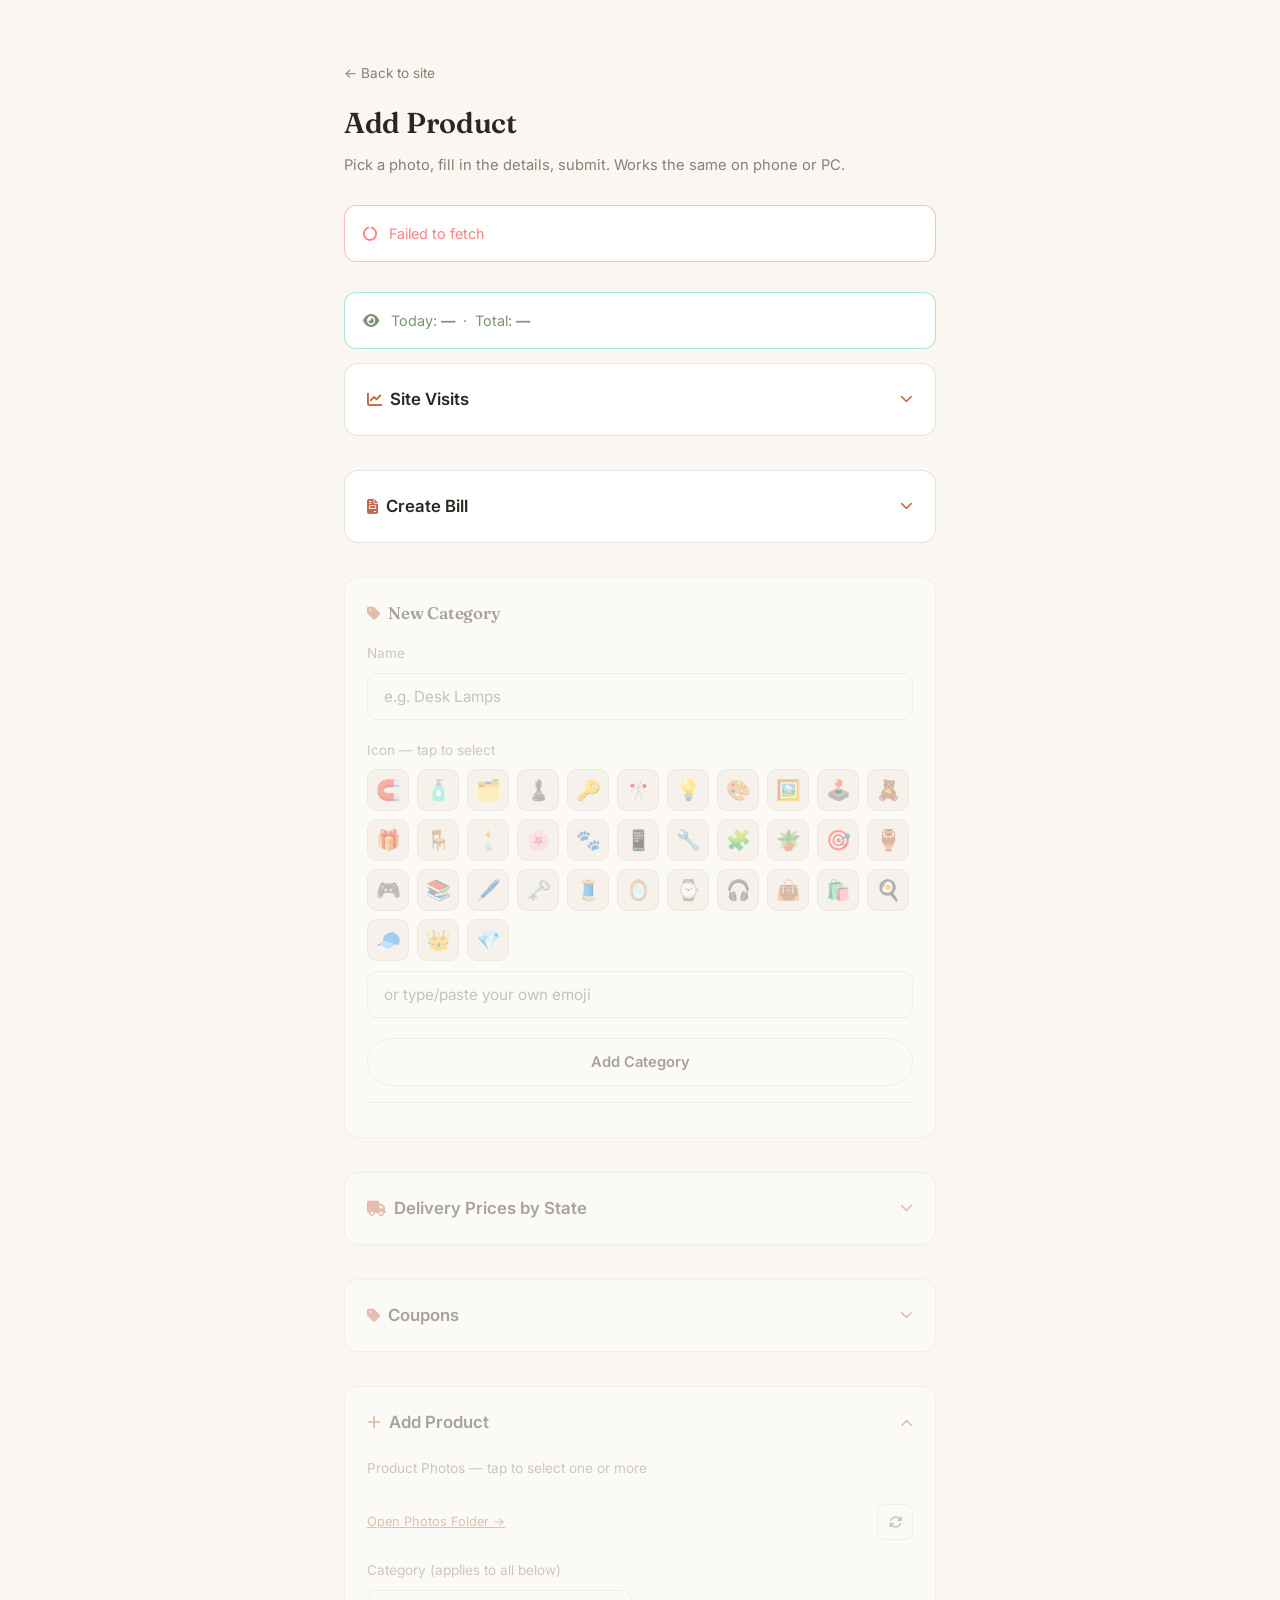
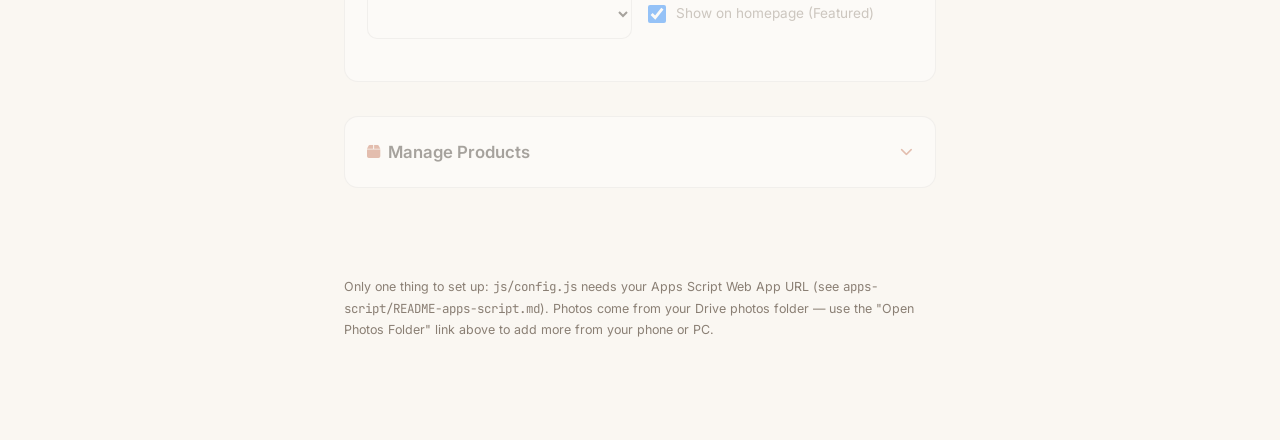
==== commit 98449328: "Update admin.html" ====
--- a/admin.html
+++ b/admin.html
@@ -74,6 +74,25 @@
     color:var(--gray); font-size:.9rem;
   }
   .batch-remove:hover{color:#c0453a;}
+  .bill-item-row{display:flex; gap:8px; align-items:center; margin-bottom:8px;}
+  .bill-item-row input{
+    padding:9px 11px; border-radius:8px; background:var(--ink2); border:1px solid var(--border);
+    color:var(--cream); font-family:inherit; font-size:.85rem; min-width:0;
+  }
+  .bill-item-name{flex:3;}
+  .bill-item-qty{flex:0 0 62px;}
+  .bill-item-price{flex:0 0 90px;}
+  .bill-item-remove{
+    flex-shrink:0; width:30px; height:30px; border-radius:8px; background:none; border:none;
+    color:var(--gray); font-size:.85rem;
+  }
+  .bill-item-remove:hover{color:#c0453a;}
+  .bill-item-synced{font-size:.62rem; color:var(--teal); flex-shrink:0; width:16px; text-align:center;}
+  .bill-total-preview{
+    display:flex; justify-content:space-between; align-items:center; padding:14px 0 0;
+    border-top:1px solid var(--border); margin-top:16px; font-size:1.05rem;
+  }
+  .bill-total-preview strong{color:var(--orange); font-size:1.2rem;}
   .helper{font-size:.78rem; color:var(--gray); margin-top:24px; line-height:1.7;}
   .helper a{color:var(--orange);}
   .refresh-row{display:flex; justify-content:space-between; align-items:center; margin-top:12px;}
@@ -223,6 +242,50 @@
     </div>
     <p style="color:var(--gray); font-size:.78rem; margin-bottom:10px;">Visits by device (top 30, anonymous):</p>
     <div id="deviceList"></div>
+  </div>
+</details>
+
+<details class="panel" style="margin-bottom:34px;">
+  <summary><i class="fa-solid fa-file-invoice icon"></i> Create Bill <i class="fa-solid fa-chevron-down chev"></i></summary>
+  <div class="details-body">
+    <div class="field">
+      <label>Load an existing order <span style="color:var(--gray); font-weight:400;">(website orders only — for a walk-in / new client, leave as "New client")</span></label>
+      <select id="billOrderSelect"><option value="">— New client / manual bill —</option></select>
+    </div>
+
+    <div class="row2">
+      <div class="field">
+        <label>Customer Name</label>
+        <input type="text" id="billName" placeholder="Customer name">
+      </div>
+      <div class="field">
+        <label>Phone</label>
+        <input type="tel" id="billPhone" placeholder="Phone number">
+      </div>
+    </div>
+
+    <div class="field">
+      <label>Items</label>
+      <div id="billItems"></div>
+      <button type="button" class="btn btn-outline btn-sm" id="billAddItemBtn" style="margin-top:10px;">+ Add item</button>
+    </div>
+
+    <div class="row2">
+      <div class="field">
+        <label>Delivery Charge (₹)</label>
+        <input type="number" id="billDelivery" placeholder="0" min="0" value="0">
+      </div>
+      <div class="field">
+        <label>Discount (₹)</label>
+        <input type="number" id="billDiscount" placeholder="0" min="0" value="0">
+      </div>
+    </div>
+
+    <div class="bill-total-preview">
+      <span>Total</span><strong id="billTotalPreview">₹0</strong>
+    </div>
+
+    <button class="btn btn-block" id="generateBillBtn" style="margin-top:14px;">Generate Bill</button>
   </div>
 </details>
 
@@ -523,6 +586,272 @@
   }
 });
 
+/* ---------- BILLING ---------- */
+let ORDERS = [];
+let billItems = []; // {name, qty, unitPrice, row?}  row = sheet row if it came from an order
+
+async function fetchOrders() {
+  try {
+    const res = await fetch(`${APPSCRIPT_URL}?action=orders`);
+    const data = await res.json();
+    ORDERS = data.orders || [];
+    const sel = document.getElementById("billOrderSelect");
+    sel.innerHTML = `<option value="">— New client / manual bill —</option>` + ORDERS.map((o, i) => {
+      const d = o.date ? new Date(o.date).toLocaleDateString() : "";
+      return `<option value="${i}">${d} — ${o.name || "Unnamed"} (${o.phone || "no phone"})</option>`;
+    }).join("");
+  } catch (err) {
+    // non-critical
+  }
+}
+
+function renderBillItems() {
+  const el = document.getElementById("billItems");
+  el.innerHTML = billItems.map((it, i) => `
+    <div class="bill-item-row" data-i="${i}">
+      <input type="text" class="bill-item-name" data-i="${i}" placeholder="Item name" value="${(it.name || "").replace(/"/g, "&quot;")}">
+      <input type="number" class="bill-item-qty" data-i="${i}" placeholder="Qty" min="1" value="${it.qty}">
+      <input type="number" class="bill-item-price" data-i="${i}" placeholder="₹ each" min="0" value="${it.unitPrice}">
+      <span class="bill-item-synced" title="${it.row ? "Price change saves to the Orders sheet" : ""}">${it.row ? "↻" : ""}</span>
+      <button type="button" class="bill-item-remove" data-i="${i}" title="Remove"><i class="fa-solid fa-xmark"></i></button>
+    </div>`).join("") || `<p style="color:var(--gray); font-size:.82rem;">No items yet — load an order above or add items manually.</p>`;
+
+  el.querySelectorAll(".bill-item-name").forEach(inp => {
+    inp.addEventListener("input", () => { billItems[inp.dataset.i].name = inp.value; });
+  });
+  el.querySelectorAll(".bill-item-qty").forEach(inp => {
+    inp.addEventListener("input", () => { billItems[inp.dataset.i].qty = Number(inp.value) || 0; updateBillTotal(); });
+  });
+  el.querySelectorAll(".bill-item-price").forEach(inp => {
+    inp.addEventListener("input", () => { billItems[inp.dataset.i].unitPrice = Number(inp.value) || 0; updateBillTotal(); });
+    // Write price changes back to the Orders sheet, but only for items that came from one
+    inp.addEventListener("change", async () => {
+      const item = billItems[inp.dataset.i];
+      if (!item.row) return;
+      try {
+        await postToScript({ action: "updateOrderItem", row: item.row, unitPrice: item.unitPrice });
+        setStatus("ok", `Price updated in Orders sheet for "${item.name}".`);
+      } catch (err) {
+        setStatus("err", "Couldn't update sheet: " + err.message);
+      }
+    });
+  });
+  el.querySelectorAll(".bill-item-remove").forEach(btn => {
+    btn.addEventListener("click", () => { billItems.splice(btn.dataset.i, 1); renderBillItems(); updateBillTotal(); });
+  });
+  updateBillTotal();
+}
+
+function billSubtotal() {
+  return billItems.reduce((s, it) => s + (Number(it.unitPrice) || 0) * (Number(it.qty) || 0), 0);
+}
+function updateBillTotal() {
+  const delivery = Number(document.getElementById("billDelivery").value) || 0;
+  const discount = Number(document.getElementById("billDiscount").value) || 0;
+  document.getElementById("billTotalPreview").textContent = "₹" + (billSubtotal() + delivery - discount);
+}
+
+document.getElementById("billOrderSelect")?.addEventListener("change", e => {
+  const idx = e.target.value;
+  if (idx === "") {
+    billItems = [];
+    document.getElementById("billName").value = "";
+    document.getElementById("billPhone").value = "";
+    document.getElementById("billDiscount").value = 0;
+  } else {
+    const o = ORDERS[Number(idx)];
+    document.getElementById("billName").value = o.name || "";
+    document.getElementById("billPhone").value = o.phone || "";
+    document.getElementById("billDiscount").value = o.discount || 0;
+    billItems = o.items.map(it => ({ name: it.name, qty: it.qty, unitPrice: it.unitPrice, row: it.row }));
+  }
+  renderBillItems();
+});
+document.getElementById("billAddItemBtn")?.addEventListener("click", () => {
+  billItems.push({ name: "", qty: 1, unitPrice: 0 });
+  renderBillItems();
+});
+document.getElementById("billDelivery")?.addEventListener("input", updateBillTotal);
+document.getElementById("billDiscount")?.addEventListener("input", updateBillTotal);
+
+document.getElementById("generateBillBtn")?.addEventListener("click", () => {
+  const name = document.getElementById("billName").value.trim();
+  const phone = document.getElementById("billPhone").value.trim();
+  const delivery = Number(document.getElementById("billDelivery").value) || 0;
+  const discount = Number(document.getElementById("billDiscount").value) || 0;
+  const valid = billItems.filter(it => it.name && it.qty > 0);
+  if (!valid.length) { setStatus("err", "Add at least one item with a name and quantity."); return; }
+  openBillWindow(name, phone, valid, delivery, discount);
+});
+
+function openBillWindow(name, phone, items, delivery, discount) {
+  const subtotal = items.reduce((s, it) => s + it.unitPrice * it.qty, 0);
+  const total = subtotal + delivery - discount;
+  const billNo = "CS" + Date.now().toString().slice(-8);
+  const dateStr = new Date().toLocaleDateString("en-IN", { day: "numeric", month: "short", year: "numeric" });
+  const base = location.href.replace(/admin\.html.*$/, "");
+
+  const html = `<!DOCTYPE html>
+<html><head><meta charset="UTF-8"><title>Invoice ${billNo} — ChillScenes3D</title>
+<link href="https://fonts.googleapis.com/css2?family=Fraunces:wght@600;700&family=Inter:wght@400;500;600&display=swap" rel="stylesheet">
+<script src="https://cdnjs.cloudflare.com/ajax/libs/html2canvas/1.4.1/html2canvas.min.js"><\/script>
+<style>
+  *{margin:0;padding:0;box-sizing:border-box;}
+  body{font-family:'Inter',sans-serif; color:#2b2620; background:#f4f1ec; padding:30px 16px;}
+  .invoice{max-width:760px; margin:0 auto; background:#fff; padding:44px; border-radius:12px; box-shadow:0 10px 40px rgba(43,38,32,.1);}
+  .inv-head{display:flex; justify-content:space-between; align-items:flex-start; padding-bottom:26px; border-bottom:2px solid #c1694a; margin-bottom:26px;}
+  .brand{display:flex; align-items:center; gap:14px;}
+  .brand img{width:56px; height:56px; object-fit:contain;}
+  .brand-name{font-family:'Fraunces',serif; font-size:1.7rem; font-weight:700;}
+  .brand-name span{color:#c1694a;}
+  .brand-sub{font-size:.78rem; color:#8a7f74; margin-top:3px;}
+  .inv-meta{text-align:right; font-size:.85rem; color:#8a7f74; line-height:1.8;}
+  .inv-meta strong{color:#2b2620; display:block; font-size:1.05rem; font-family:'Fraunces',serif;}
+  .bill-to{margin-bottom:26px;}
+  .bill-to h3{font-size:.72rem; text-transform:uppercase; letter-spacing:.1em; color:#8a7f74; margin-bottom:7px; font-family:'Inter',sans-serif; font-weight:600;}
+  .bill-to p{font-size:1rem; font-weight:600;}
+  .bill-to span{font-size:.88rem; color:#8a7f74; font-weight:400;}
+  table{width:100%; border-collapse:collapse; margin-bottom:22px;}
+  th{text-align:left; font-size:.72rem; text-transform:uppercase; letter-spacing:.07em; color:#8a7f74; padding:10px 8px; border-bottom:1px solid #e5ded4;}
+  td{padding:13px 8px; border-bottom:1px solid #f0ebe3; font-size:.92rem;}
+  th:last-child, td:last-child, th:nth-child(3), td:nth-child(3), th:nth-child(2), td:nth-child(2){text-align:right;}
+  .totals{margin-left:auto; width:270px;}
+  .totals div{display:flex; justify-content:space-between; padding:7px 0; font-size:.92rem; color:#8a7f74;}
+  .totals div span:last-child{color:#2b2620; font-weight:500;}
+  .totals .grand{border-top:2px solid #c1694a; margin-top:8px; padding-top:13px; font-size:1.15rem; font-weight:700; color:#2b2620;}
+  .totals .grand span:last-child{color:#c1694a; font-weight:700;}
+  .pay{display:flex; gap:26px; align-items:center; margin-top:34px; padding-top:26px; border-top:1px solid #e5ded4;}
+  .pay img{width:132px; height:132px; object-fit:contain; border:1px solid #e5ded4; border-radius:10px; padding:6px;}
+  .pay h4{font-family:'Fraunces',serif; font-size:1.05rem; margin-bottom:7px;}
+  .pay p{font-size:.88rem; color:#8a7f74; line-height:1.8;}
+  .pay strong{color:#2b2620;}
+  .foot{text-align:center; margin-top:30px; padding-top:20px; border-top:1px solid #e5ded4; font-size:.8rem; color:#8a7f74; line-height:1.8;}
+  .actions{max-width:760px; margin:0 auto 18px; display:flex; gap:10px; justify-content:flex-end;}
+  .actions button{padding:11px 24px; border-radius:999px; border:1px solid #c1694a; background:#c1694a; color:#fff; font-family:inherit; font-weight:600; font-size:.88rem; cursor:pointer;}
+  .actions button.secondary{background:transparent; color:#c1694a;}
+  .actions button:disabled{opacity:.6; cursor:default;}
+  @media print{ body{background:#fff; padding:0;} .invoice{box-shadow:none; padding:20px;} .actions{display:none;} }
+</style></head>
+<body>
+<div class="actions">
+  <button class="secondary" onclick="window.print()">Print / Save as PDF</button>
+  <button id="sendBtn">Download &amp; Send on WhatsApp</button>
+</div>
+<div class="invoice" id="invoiceBox">
+  <div class="inv-head">
+    <div class="brand">
+      <img src="${base}images/logo.png" alt="">
+      <div>
+        <div class="brand-name">ChillScenes<span>3D</span></div>
+        <div class="brand-sub">Custom 3D printed products<br>Miyapur, Hyderabad – 500050</div>
+      </div>
+    </div>
+    <div class="inv-meta">
+      <strong>INVOICE</strong>
+      #${billNo}<br>${dateStr}
+    </div>
+  </div>
+
+  <div class="bill-to">
+    <h3>Billed To</h3>
+    <p>${name || "Customer"}${phone ? ` <span>· ${phone}</span>` : ""}</p>
+  </div>
+
+  <table>
+    <thead><tr><th>Item</th><th>Qty</th><th>Rate</th><th>Amount</th></tr></thead>
+    <tbody>
+      ${items.map(it => `<tr><td>${it.name}</td><td>${it.qty}</td><td>₹${it.unitPrice}</td><td>₹${it.unitPrice * it.qty}</td></tr>`).join("")}
+    </tbody>
+  </table>
+
+  <div class="totals">
+    <div><span>Subtotal</span><span>₹${subtotal}</span></div>
+    <div><span>Delivery</span><span>₹${delivery}</span></div>
+    ${discount ? `<div><span>Discount</span><span>−₹${discount}</span></div>` : ""}
+    <div class="grand"><span>Total</span><span>₹${total}</span></div>
+  </div>
+
+  <div class="pay">
+    <img src="${base}images/scanner.png" alt="Payment QR">
+    <div>
+      <h4>Scan to Pay</h4>
+      <p>
+        UPI / Any payment app<br>
+        Phone: <strong>+91 98107 04170</strong><br>
+        Instagram: <strong>@chillscenes.3d</strong>
+      </p>
+    </div>
+  </div>
+
+  <div class="foot">
+    Thank you for your order!<br>
+    For any questions, message us on WhatsApp at +91 98107 04170
+  </div>
+</div>
+<script>
+  var CLIENT_PHONE = ${JSON.stringify(phone || "")};
+  var CLIENT_NAME = ${JSON.stringify(name || "")};
+  var BILL_NO = ${JSON.stringify(billNo)};
+  var BILL_TOTAL = ${JSON.stringify(String(total))};
+
+  function waNumber(raw) {
+    var d = String(raw || "").replace(/\\D/g, "");
+    if (!d) return "";
+    if (d.length === 10) d = "91" + d;          // plain Indian mobile
+    if (d.length === 11 && d[0] === "0") d = "91" + d.slice(1);
+    return d;
+  }
+
+  document.getElementById("sendBtn").addEventListener("click", function () {
+    var btn = this;
+    btn.disabled = true;
+    btn.textContent = "Preparing…";
+
+    html2canvas(document.getElementById("invoiceBox"), { scale: 2, backgroundColor: "#ffffff", useCORS: true })
+      .then(function (canvas) {
+        canvas.toBlob(function (blob) {
+          var url = URL.createObjectURL(blob);
+          var a = document.createElement("a");
+          a.href = url;
+          a.download = "Invoice-" + BILL_NO + ".png";
+          document.body.appendChild(a);
+          a.click();
+          document.body.removeChild(a);
+          setTimeout(function () { URL.revokeObjectURL(url); }, 4000);
+
+          var msg = "Hi " + (CLIENT_NAME || "there") + "! Your bill from ChillScenes3D is ready.\\n\\n"
+            + "Invoice #" + BILL_NO + "\\nTotal: Rs " + BILL_TOTAL + "\\n\\n"
+            + "The bill image is attached — payment details (scan to pay) are on the bill itself.\\n\\n"
+            + "Thank you for your order!";
+
+          var num = waNumber(CLIENT_PHONE);
+          var waUrl = num
+            ? "https://wa.me/" + num + "?text=" + encodeURIComponent(msg)
+            : "https://wa.me/?text=" + encodeURIComponent(msg);
+
+          btn.textContent = "Opening WhatsApp…";
+          window.open(waUrl, "_blank");
+          setTimeout(function () {
+            btn.disabled = false;
+            btn.textContent = "Download & Send on WhatsApp";
+          }, 1500);
+        }, "image/png");
+      })
+      .catch(function (e) {
+        alert("Couldn't capture the bill image: " + e.message);
+        btn.disabled = false;
+        btn.textContent = "Download & Send on WhatsApp";
+      });
+  });
+<\/script>
+</body></html>`;
+
+  const w = window.open("", "_blank");
+  if (!w) { setStatus("err", "Popup blocked — allow popups to generate the bill."); return; }
+  w.document.write(html);
+  w.document.close();
+}
+
 /* ---------- SITE VISITS ---------- */
 async function loadViewStats() {
   try {
@@ -893,6 +1222,8 @@
     renderCouponsList();
     renderManageProducts();
     loadViewStats();
+    fetchOrders();
+    renderBillItems();
     const n = await loadImageList();
     setStatus("ok", `Ready — ${n} photo(s) found.`);
     formArea.classList.add("enabled");
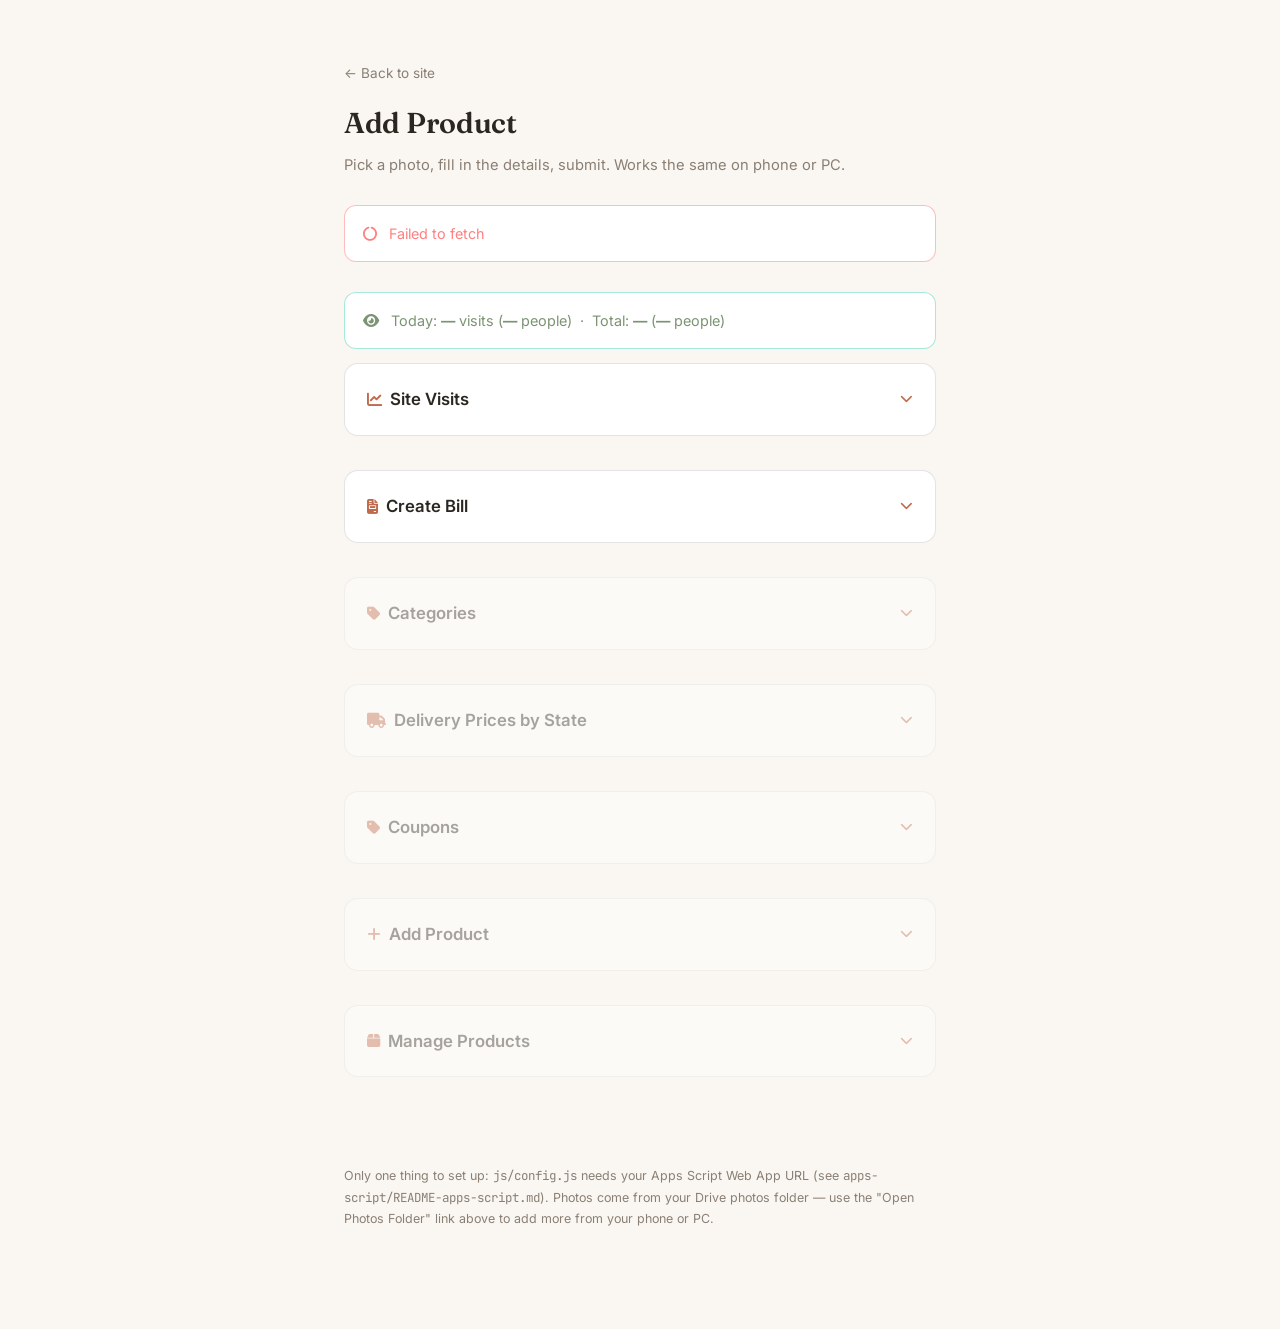
==== commit c7ec27f9: "Update admin.html" ====
--- a/admin.html
+++ b/admin.html
@@ -62,10 +62,11 @@
   .batch-row-top{display:flex; gap:8px;}
   .batch-name{flex:2; min-width:0;}
   .batch-price{flex:1; min-width:0;}
-  .batch-row-bottom{display:flex; gap:8px;}
+  .batch-row-bottom{display:flex; gap:8px; flex-wrap:wrap;}
+  .batch-category{flex:1 1 130px;}
   .batch-desc-preset{flex:0 0 130px;}
-  .batch-desc-text{flex:1; min-width:0;}
-  .batch-name, .batch-price, .batch-desc-text, .batch-desc-preset{
+  .batch-desc-text{flex:2 1 150px; min-width:0;}
+  .batch-name, .batch-price, .batch-desc-text, .batch-desc-preset, .batch-category{
     padding:9px 11px; border-radius:8px; background:var(--ink2); border:1px solid var(--border);
     color:var(--cream); font-family:inherit; font-size:.85rem;
   }
@@ -74,14 +75,16 @@
     color:var(--gray); font-size:.9rem;
   }
   .batch-remove:hover{color:#c0453a;}
-  .bill-item-row{display:flex; gap:8px; align-items:center; margin-bottom:8px;}
-  .bill-item-row input{
-    padding:9px 11px; border-radius:8px; background:var(--ink2); border:1px solid var(--border);
-    color:var(--cream); font-family:inherit; font-size:.85rem; min-width:0;
-  }
-  .bill-item-name{flex:3;}
-  .bill-item-qty{flex:0 0 62px;}
-  .bill-item-price{flex:0 0 90px;}
+  .bill-item-row{display:flex; gap:6px; align-items:center; margin-bottom:8px; flex-wrap:wrap;}
+  .bill-item-row input, .bill-item-row select{
+    padding:9px 10px; border-radius:8px; background:var(--ink2); border:1px solid var(--border);
+    color:var(--cream); font-family:inherit; font-size:.82rem; min-width:0;
+  }
+  .bill-item-name{flex:3 1 150px;}
+  .bill-item-finish{flex:0 0 100px;}
+  .bill-item-color{flex:1 1 110px;}
+  .bill-item-qty{flex:0 0 58px;}
+  .bill-item-price{flex:0 0 84px;}
   .bill-item-remove{
     flex-shrink:0; width:30px; height:30px; border-radius:8px; background:none; border:none;
     color:var(--gray); font-size:.85rem;
@@ -228,7 +231,7 @@
 
 <div class="status-bar ok" style="margin-bottom:14px;">
   <i class="fa-solid fa-eye"></i>
-  <span>Today: <strong id="viewsToday">—</strong> &nbsp;·&nbsp; Total: <strong id="viewsTotal">—</strong></span>
+  <span>Today: <strong id="viewsToday">—</strong> visits (<strong id="uniqueToday">—</strong> people) &nbsp;·&nbsp; Total: <strong id="viewsTotal">—</strong> (<strong id="uniqueTotal">—</strong> people)</span>
 </div>
 
 <details class="panel" style="margin-bottom:34px;">
@@ -291,20 +294,22 @@
 
 <fieldset id="formArea">
 
-  <div class="panel">
-    <h2><i class="fa-solid fa-tag"></i> New Category</h2>
-    <div class="field">
-      <label>Name</label>
-      <input type="text" id="catName" placeholder="e.g. Desk Lamps">
+  <details class="panel">
+    <summary><i class="fa-solid fa-tag icon"></i> Categories <i class="fa-solid fa-chevron-down chev"></i></summary>
+    <div class="details-body">
+      <div class="field">
+        <label>Name</label>
+        <input type="text" id="catName" placeholder="e.g. Desk Lamps">
+      </div>
+      <div class="field">
+        <label>Icon — tap to select</label>
+        <div class="emoji-grid" id="emojiGrid"></div>
+        <input type="text" id="catIcon" placeholder="or type/paste your own emoji" style="margin-top:10px;" maxlength="4">
+      </div>
+      <button class="btn btn-outline btn-block" id="addCategoryBtn" type="button">Add Category</button>
+      <div class="cat-list" id="catList"></div>
     </div>
-    <div class="field">
-      <label>Icon — tap to select</label>
-      <div class="emoji-grid" id="emojiGrid"></div>
-      <input type="text" id="catIcon" placeholder="or type/paste your own emoji" style="margin-top:10px;" maxlength="4">
-    </div>
-    <button class="btn btn-outline btn-block" id="addCategoryBtn" type="button">Add Category</button>
-    <div class="cat-list" id="catList"></div>
-  </div>
+  </details>
 
   <details class="panel">
     <summary><i class="fa-solid fa-truck icon"></i> Delivery Prices by State <i class="fa-solid fa-chevron-down chev"></i></summary>
@@ -337,7 +342,7 @@
     </div>
   </details>
 
-  <details class="panel" open>
+  <details class="panel">
     <summary><i class="fa-solid fa-plus icon"></i> Add Product <i class="fa-solid fa-chevron-down chev"></i></summary>
     <div class="details-body">
       <div class="field">
@@ -351,18 +356,11 @@
         </div>
       </div>
 
-      <div class="row2">
-        <div class="field">
-          <label>Category <span style="color:var(--gray); font-weight:400;">(applies to all below)</span></label>
-          <select id="pCategory"></select>
-        </div>
-        <div class="field" style="display:flex; align-items:flex-end;">
-          <div class="checkbox-row" style="margin-bottom:14px;">
-            <input type="checkbox" id="pFeatured" checked>
-            <label for="pFeatured" style="margin:0;">Show on homepage (Featured)</label>
-          </div>
-        </div>
-      </div>
+      <div class="checkbox-row">
+        <input type="checkbox" id="pFeatured" checked>
+        <label for="pFeatured" style="margin:0;">Show on homepage (Featured) — applies to all below</label>
+      </div>
+      <select id="pCategory" style="display:none;"></select>
 
       <div id="batchRows"></div>
 
@@ -610,6 +608,12 @@
   el.innerHTML = billItems.map((it, i) => `
     <div class="bill-item-row" data-i="${i}">
       <input type="text" class="bill-item-name" data-i="${i}" placeholder="Item name" value="${(it.name || "").replace(/"/g, "&quot;")}">
+      <select class="bill-item-finish" data-i="${i}">
+        <option value="" ${!it.finish ? "selected" : ""}>Finish…</option>
+        <option value="Basic" ${it.finish === "Basic" ? "selected" : ""}>Basic</option>
+        <option value="Premium" ${it.finish === "Premium" ? "selected" : ""}>Premium</option>
+      </select>
+      <input type="text" class="bill-item-color" data-i="${i}" placeholder="Colour (optional)" value="${(it.color || "").replace(/"/g, "&quot;")}">
       <input type="number" class="bill-item-qty" data-i="${i}" placeholder="Qty" min="1" value="${it.qty}">
       <input type="number" class="bill-item-price" data-i="${i}" placeholder="₹ each" min="0" value="${it.unitPrice}">
       <span class="bill-item-synced" title="${it.row ? "Price change saves to the Orders sheet" : ""}">${it.row ? "↻" : ""}</span>
@@ -618,6 +622,12 @@
 
   el.querySelectorAll(".bill-item-name").forEach(inp => {
     inp.addEventListener("input", () => { billItems[inp.dataset.i].name = inp.value; });
+  });
+  el.querySelectorAll(".bill-item-finish").forEach(sel => {
+    sel.addEventListener("change", () => { billItems[sel.dataset.i].finish = sel.value; });
+  });
+  el.querySelectorAll(".bill-item-color").forEach(inp => {
+    inp.addEventListener("input", () => { billItems[inp.dataset.i].color = inp.value; });
   });
   el.querySelectorAll(".bill-item-qty").forEach(inp => {
     inp.addEventListener("input", () => { billItems[inp.dataset.i].qty = Number(inp.value) || 0; updateBillTotal(); });
@@ -663,12 +673,23 @@
     document.getElementById("billName").value = o.name || "";
     document.getElementById("billPhone").value = o.phone || "";
     document.getElementById("billDiscount").value = o.discount || 0;
-    billItems = o.items.map(it => ({ name: it.name, qty: it.qty, unitPrice: it.unitPrice, row: it.row }));
+    billItems = o.items.map(it => {
+      // Website orders store the variant in the name, e.g. "Horse (Premium)"
+      const m = String(it.name).match(/^(.*)\s+\((Basic|Premium)\)\s*$/i);
+      return {
+        name: m ? m[1] : it.name,
+        finish: m ? (m[2][0].toUpperCase() + m[2].slice(1).toLowerCase()) : "",
+        color: "",
+        qty: it.qty,
+        unitPrice: it.unitPrice,
+        row: it.row
+      };
+    });
   }
   renderBillItems();
 });
 document.getElementById("billAddItemBtn")?.addEventListener("click", () => {
-  billItems.push({ name: "", qty: 1, unitPrice: 0 });
+  billItems.push({ name: "", qty: 1, unitPrice: 0, finish: "", color: "" });
   renderBillItems();
 });
 document.getElementById("billDelivery")?.addEventListener("input", updateBillTotal);
@@ -688,6 +709,19 @@
   const subtotal = items.reduce((s, it) => s + it.unitPrice * it.qty, 0);
   const total = subtotal + delivery - discount;
   const billNo = "CS" + Date.now().toString().slice(-8);
+  const anyColor = items.some(it => it.color && it.color.trim());
+
+  // Log this bill to the Bills sheet — best-effort, never blocks the bill window
+  postToScript({
+    action: "logBill",
+    billNo: billNo, name: name, phone: phone,
+    subtotal: subtotal, delivery: delivery, discount: discount, total: total,
+    items: items.map(it => ({ name: it.name, finish: it.finish || "", color: it.color || "", qty: it.qty, unitPrice: it.unitPrice }))
+  }).then(() => {
+    setStatus("ok", `Bill ${billNo} generated and saved.`);
+  }).catch(err => {
+    setStatus("err", "Bill generated, but couldn't save to sheet: " + err.message);
+  });
   const dateStr = new Date().toLocaleDateString("en-IN", { day: "numeric", month: "short", year: "numeric" });
   const base = location.href.replace(/admin\.html.*$/, "");
 
@@ -712,18 +746,21 @@
   .bill-to p{font-size:1rem; font-weight:600;}
   .bill-to span{font-size:.88rem; color:#8a7f74; font-weight:400;}
   table{width:100%; border-collapse:collapse; margin-bottom:22px;}
-  th{text-align:left; font-size:.72rem; text-transform:uppercase; letter-spacing:.07em; color:#8a7f74; padding:10px 8px; border-bottom:1px solid #e5ded4;}
-  td{padding:13px 8px; border-bottom:1px solid #f0ebe3; font-size:.92rem;}
-  th:last-child, td:last-child, th:nth-child(3), td:nth-child(3), th:nth-child(2), td:nth-child(2){text-align:right;}
-  .totals{margin-left:auto; width:270px;}
+  th{text-align:right; font-size:.72rem; text-transform:uppercase; letter-spacing:.07em; color:#8a7f74; padding:10px 8px; border-bottom:1px solid #e5ded4;}
+  td{padding:13px 8px; border-bottom:1px solid #f0ebe3; font-size:.92rem; text-align:right;}
+  th:first-child, td:first-child{text-align:left;}
+  .col-finish, .col-color{text-align:left !important;}
+  td.col-finish, td.col-color{color:#8a7f74;}
+  .summary-row{display:flex; justify-content:space-between; align-items:flex-start; gap:30px; margin-top:8px;}
+  .totals{width:270px; flex-shrink:0;}
   .totals div{display:flex; justify-content:space-between; padding:7px 0; font-size:.92rem; color:#8a7f74;}
   .totals div span:last-child{color:#2b2620; font-weight:500;}
   .totals .grand{border-top:2px solid #c1694a; margin-top:8px; padding-top:13px; font-size:1.15rem; font-weight:700; color:#2b2620;}
   .totals .grand span:last-child{color:#c1694a; font-weight:700;}
-  .pay{display:flex; gap:26px; align-items:center; margin-top:34px; padding-top:26px; border-top:1px solid #e5ded4;}
-  .pay img{width:132px; height:132px; object-fit:contain; border:1px solid #e5ded4; border-radius:10px; padding:6px;}
-  .pay h4{font-family:'Fraunces',serif; font-size:1.05rem; margin-bottom:7px;}
-  .pay p{font-size:.88rem; color:#8a7f74; line-height:1.8;}
+  .pay{display:flex; gap:18px; align-items:center;}
+  .pay img{width:118px; height:118px; object-fit:contain; border:1px solid #e5ded4; border-radius:10px; padding:6px;}
+  .pay h4{font-family:'Fraunces',serif; font-size:1rem; margin-bottom:6px;}
+  .pay p{font-size:.84rem; color:#8a7f74; line-height:1.75;}
   .pay strong{color:#2b2620;}
   .foot{text-align:center; margin-top:30px; padding-top:20px; border-top:1px solid #e5ded4; font-size:.8rem; color:#8a7f74; line-height:1.8;}
   .actions{max-width:760px; margin:0 auto 18px; display:flex; gap:10px; justify-content:flex-end;}
@@ -758,28 +795,29 @@
   </div>
 
   <table>
-    <thead><tr><th>Item</th><th>Qty</th><th>Rate</th><th>Amount</th></tr></thead>
+    <thead><tr><th>Item</th><th class="col-finish">Finish</th>${anyColor ? '<th class="col-color">Colour</th>' : ""}<th>Qty</th><th>Rate</th><th>Amount</th></tr></thead>
     <tbody>
-      ${items.map(it => `<tr><td>${it.name}</td><td>${it.qty}</td><td>₹${it.unitPrice}</td><td>₹${it.unitPrice * it.qty}</td></tr>`).join("")}
+      ${items.map(it => `<tr><td>${it.name}</td><td class="col-finish">${it.finish || "—"}</td>${anyColor ? `<td class="col-color">${it.color || "—"}</td>` : ""}<td>${it.qty}</td><td>₹${it.unitPrice}</td><td>₹${it.unitPrice * it.qty}</td></tr>`).join("")}
     </tbody>
   </table>
 
-  <div class="totals">
-    <div><span>Subtotal</span><span>₹${subtotal}</span></div>
-    <div><span>Delivery</span><span>₹${delivery}</span></div>
-    ${discount ? `<div><span>Discount</span><span>−₹${discount}</span></div>` : ""}
-    <div class="grand"><span>Total</span><span>₹${total}</span></div>
-  </div>
-
-  <div class="pay">
-    <img src="${base}images/scanner.png" alt="Payment QR">
-    <div>
-      <h4>Scan to Pay</h4>
-      <p>
-        UPI / Any payment app<br>
-        Phone: <strong>+91 98107 04170</strong><br>
-        Instagram: <strong>@chillscenes.3d</strong>
-      </p>
+  <div class="summary-row">
+    <div class="pay">
+      <img src="${base}images/scanner.png" alt="Payment QR">
+      <div>
+        <h4>Scan to Pay</h4>
+        <p>
+          UPI / Any payment app<br>
+          Phone: <strong>+91 98107 04170</strong><br>
+          Instagram: <strong>@chillscenes.3d</strong>
+        </p>
+      </div>
+    </div>
+    <div class="totals">
+      <div><span>Subtotal</span><span>₹${subtotal}</span></div>
+      <div><span>Delivery</span><span>₹${delivery}</span></div>
+      ${discount ? `<div><span>Discount</span><span>−₹${discount}</span></div>` : ""}
+      <div class="grand"><span>Total</span><span>₹${total}</span></div>
     </div>
   </div>
 
@@ -860,6 +898,8 @@
 
     document.getElementById("viewsToday").textContent = (data.today ?? 0).toLocaleString();
     document.getElementById("viewsTotal").textContent = (data.total ?? 0).toLocaleString();
+    document.getElementById("uniqueToday").textContent = (data.uniqueToday ?? 0).toLocaleString();
+    document.getElementById("uniqueTotal").textContent = (data.uniqueTotal ?? 0).toLocaleString();
 
     const myId = localStorage.getItem("cs_device_id");
     const devices = data.devices || [];
@@ -867,14 +907,24 @@
     if (myRow) myRow.style.display = (myId && devices.some(d => d.id === myId)) ? "block" : "none";
 
     const listEl = document.getElementById("deviceList");
-    listEl.innerHTML = devices.length ? devices.map(d => `
+    listEl.innerHTML = devices.length ? devices.map(d => {
+      const anon = !d.name && !d.phone;
+      const who = anon
+        ? `<span style="color:var(--gray);">Unknown · ${d.id.slice(0, 8)}…</span>`
+        : `${d.name || "—"}${d.phone ? " · " + d.phone : ""}`;
+      const flag = (anon && d.count >= 3) ? ' <span style="color:#c0453a; font-size:.72rem;">repeat, no details</span>' : "";
+      const last = d.lastSeen ? new Date(d.lastSeen).toLocaleDateString() : "";
+      return `
       <div class="delivery-row">
-        <span class="delivery-state mono" style="font-size:.78rem;">${d.id.slice(0, 10)}…${d.id === myId ? ' <span style="color:var(--orange);">(this browser)</span>' : ""}</span>
+        <span class="delivery-state" style="font-size:.8rem;">${who}${flag}${d.id === myId ? ' <span style="color:var(--orange);">(this browser)</span>' : ""}
+          <span style="display:block; color:var(--gray); font-size:.72rem;">last: ${last}</span>
+        </span>
         <span class="mono" style="color:var(--gray); margin-right:12px; font-size:.8rem;">${d.count} visit${d.count === 1 ? "" : "s"}</span>
         <button type="button" class="cat-remove device-remove" data-id="${d.id}" title="Remove">
           <i class="fa-solid fa-trash"></i>
         </button>
-      </div>`).join("") : `<p style="color:var(--gray); font-size:.85rem;">No visits yet.</p>`;
+      </div>`;
+    }).join("") : `<p style="color:var(--gray); font-size:.85rem;">No visits yet.</p>`;
 
     listEl.querySelectorAll(".device-remove").forEach(btn => {
       btn.addEventListener("click", async () => {
@@ -1146,7 +1196,21 @@
 /* ---------- BATCH ROWS (one per selected photo) ---------- */
 const DESC_PRESETS = ["Color Can Be Customized", "Any one. Color can be customised", "Size & Color can be customised"];
 
+function captureBatchDraft() {
+  Object.keys(selectedPhotos).forEach(id => {
+    const nameEl = document.querySelector(`.batch-name[data-id="${id}"]`);
+    if (!nameEl) return;
+    selectedPhotos[id].draft = {
+      name: nameEl.value,
+      price: document.querySelector(`.batch-price[data-id="${id}"]`)?.value || "",
+      category: document.querySelector(`.batch-category[data-id="${id}"]`)?.value || "",
+      desc: document.querySelector(`.batch-desc-text[data-id="${id}"]`)?.value || ""
+    };
+  });
+}
+
 function renderBatchRows() {
+  captureBatchDraft();
   const wrap = document.getElementById("batchRows");
   const submitBtn = document.getElementById("submitBtn");
   const ids = Object.keys(selectedPhotos);
@@ -1160,20 +1224,24 @@
 
   wrap.innerHTML = ids.map(id => {
     const photo = selectedPhotos[id];
+    const d = photo.draft || {};
     return `
     <div class="batch-row" data-id="${id}">
       <img src="${photo.url}" alt="${photo.name}" class="batch-thumb">
       <div class="batch-fields">
         <div class="batch-row-top">
-          <input type="text" class="batch-name" data-id="${id}" placeholder="Product name">
-          <input type="number" class="batch-price" data-id="${id}" placeholder="Price ₹" min="0">
+          <input type="text" class="batch-name" data-id="${id}" placeholder="Product name" value="${(d.name || "").replace(/"/g, "&quot;")}">
+          <input type="number" class="batch-price" data-id="${id}" placeholder="Price ₹" min="0" value="${d.price || ""}">
         </div>
         <div class="batch-row-bottom">
+          <select class="batch-category" data-id="${id}">
+            ${CATEGORIES.filter(c => c.slug !== "no-category").map(c => `<option value="${c.slug}" ${d.category === c.slug ? "selected" : ""}>${c.icon} ${c.name}</option>`).join("")}
+          </select>
           <select class="batch-desc-preset" data-id="${id}">
             <option value="">Common desc…</option>
-            ${DESC_PRESETS.map(d => `<option value="${d}">${d}</option>`).join("")}
+            ${DESC_PRESETS.map(d2 => `<option value="${d2}">${d2}</option>`).join("")}
           </select>
-          <input type="text" class="batch-desc-text" data-id="${id}" placeholder="Description">
+          <input type="text" class="batch-desc-text" data-id="${id}" placeholder="Description" value="${(d.desc || "").replace(/"/g, "&quot;")}">
         </div>
       </div>
       <button type="button" class="batch-remove" data-id="${id}" title="Remove from batch"><i class="fa-solid fa-xmark"></i></button>
@@ -1255,6 +1323,7 @@
     CATEGORIES.push({ slug: data.slug, name, icon, visible: true });
     refreshCategoryDropdown();
     renderCategoryList();
+    renderBatchRows(); // so the new category shows in per-item dropdowns
     catSelect.value = data.slug;
     setStatus("ok", `Category "${name}" added.`);
     logSuccess(`Category: ${name}`, data.slug);
@@ -1268,7 +1337,6 @@
 
 /* ---------- ADD PRODUCT (batch) ---------- */
 document.getElementById("submitBtn").addEventListener("click", async () => {
-  const category = catSelect.value;
   const featured = document.getElementById("pFeatured").checked;
   const ids = Object.keys(selectedPhotos);
   if (!ids.length) return;
@@ -1278,6 +1346,7 @@
     photo: selectedPhotos[id],
     name: document.querySelector(`.batch-name[data-id="${id}"]`).value.trim(),
     price: document.querySelector(`.batch-price[data-id="${id}"]`).value.trim(),
+    category: document.querySelector(`.batch-category[data-id="${id}"]`).value,
     desc: document.querySelector(`.batch-desc-text[data-id="${id}"]`).value.trim()
   }));
 
@@ -1290,7 +1359,7 @@
   for (const r of rows) {
     submitBtn.textContent = `Saving ${done + 1} of ${rows.length}…`;
     try {
-      const data = await postToScript({ action: "addProduct", name: r.name, price: Number(r.price), category, imageId: r.photo.id, imageName: r.photo.name, desc: r.desc, featured });
+      const data = await postToScript({ action: "addProduct", name: r.name, price: Number(r.price), category: r.category, imageId: r.photo.id, imageName: r.photo.name, desc: r.desc, featured });
       logSuccess(r.name, data.id);
       done++;
     } catch (err) {
